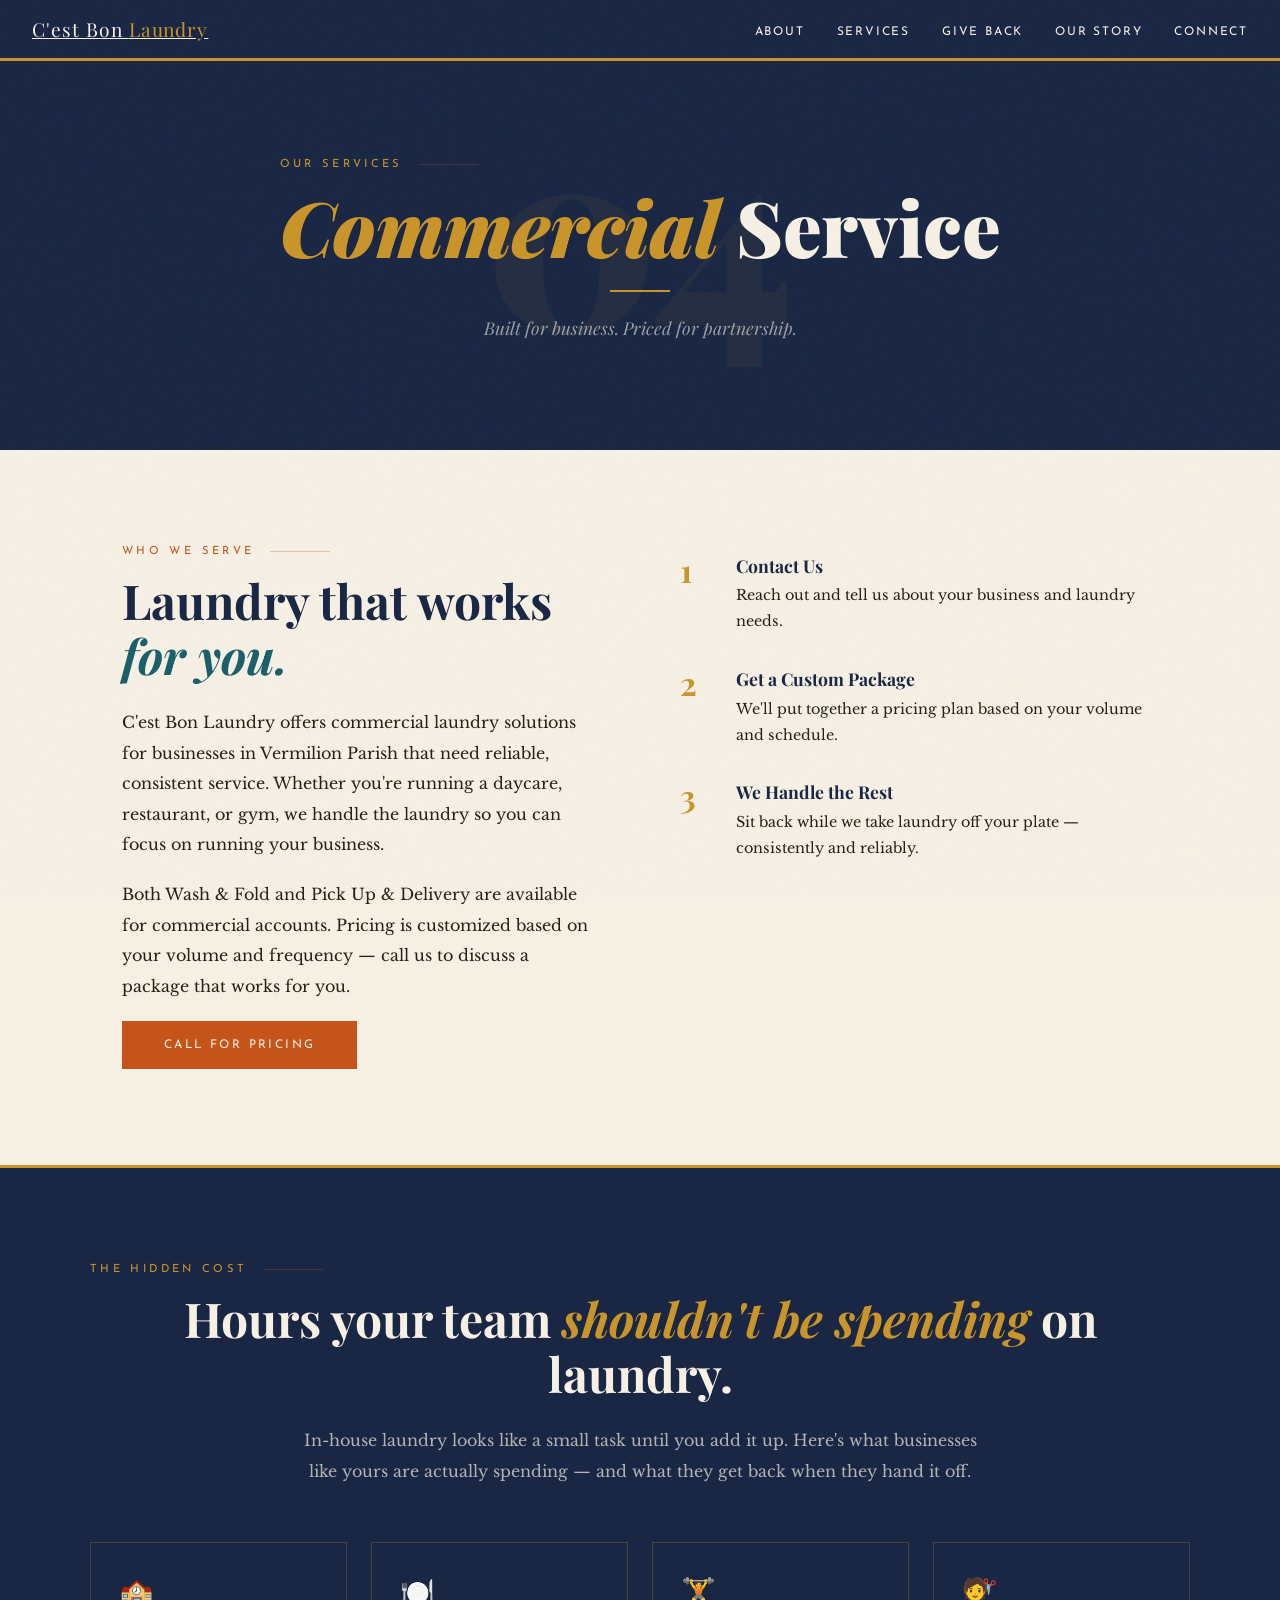
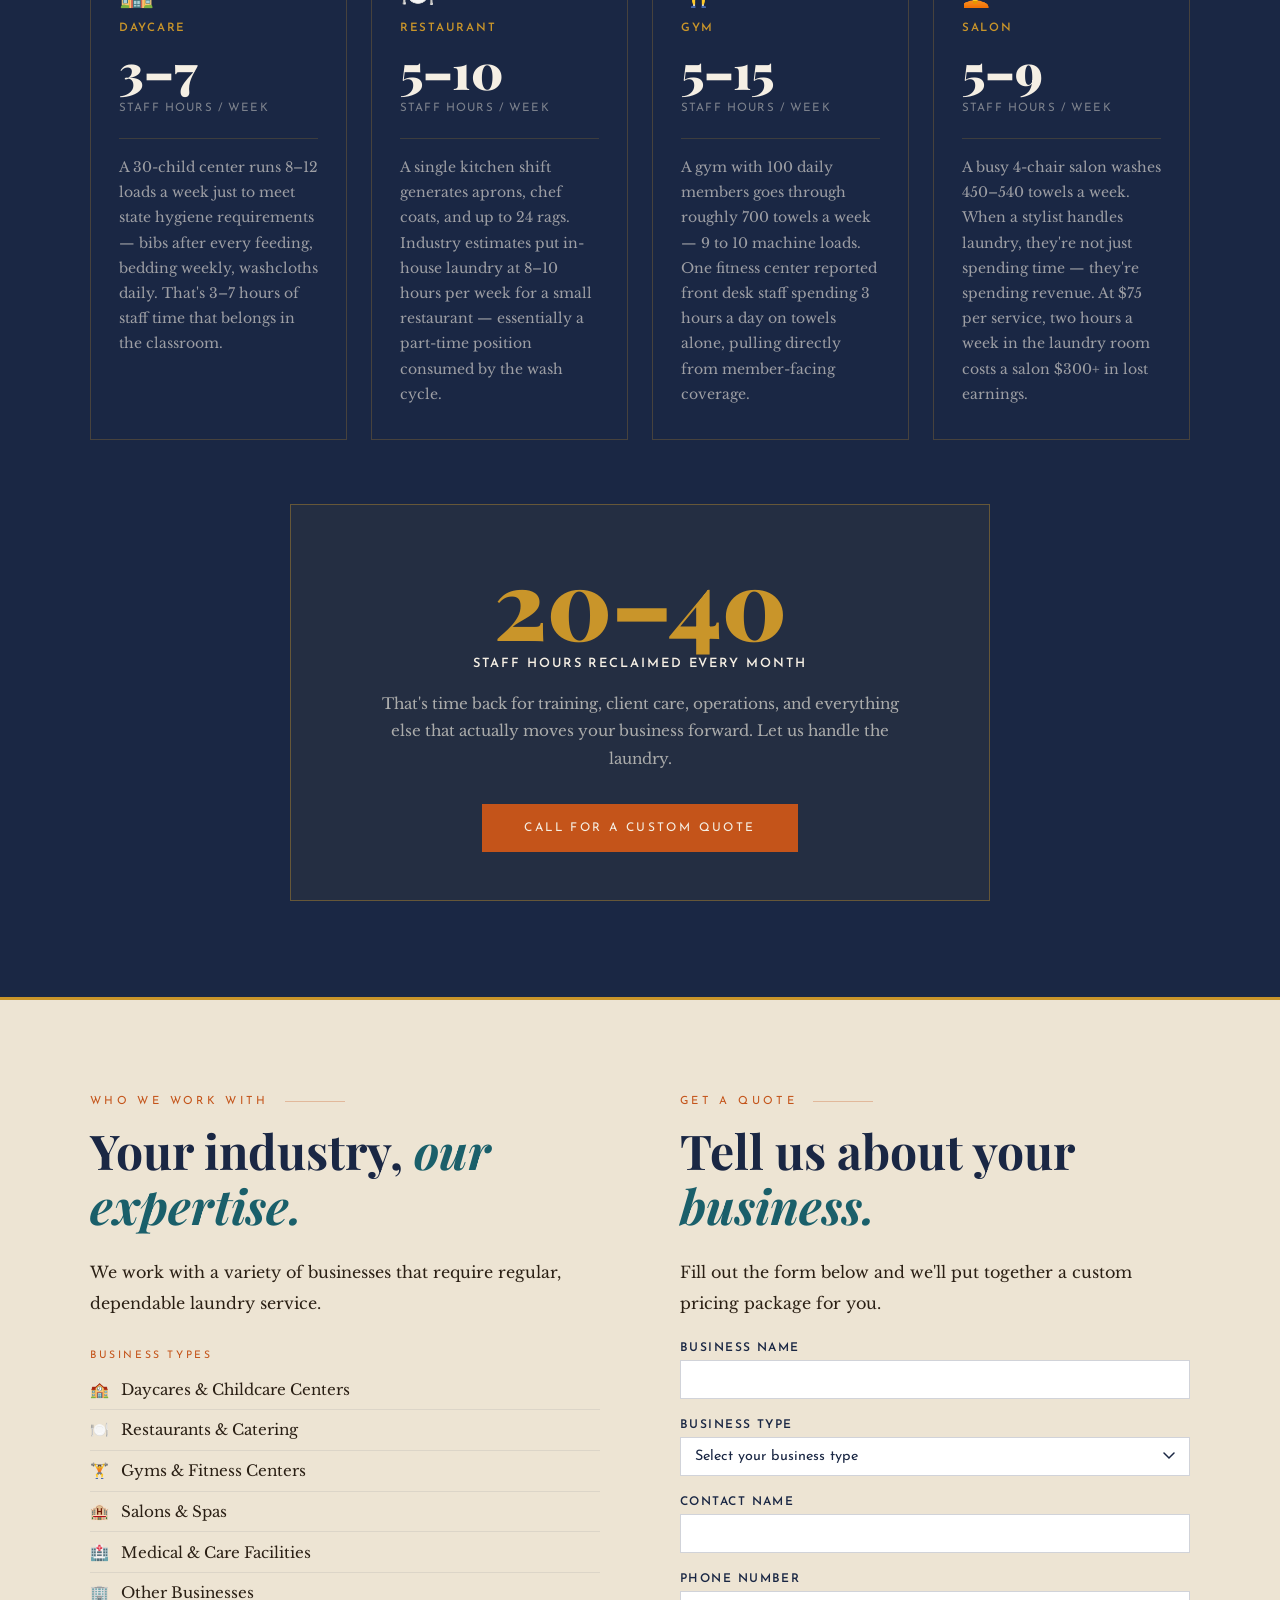
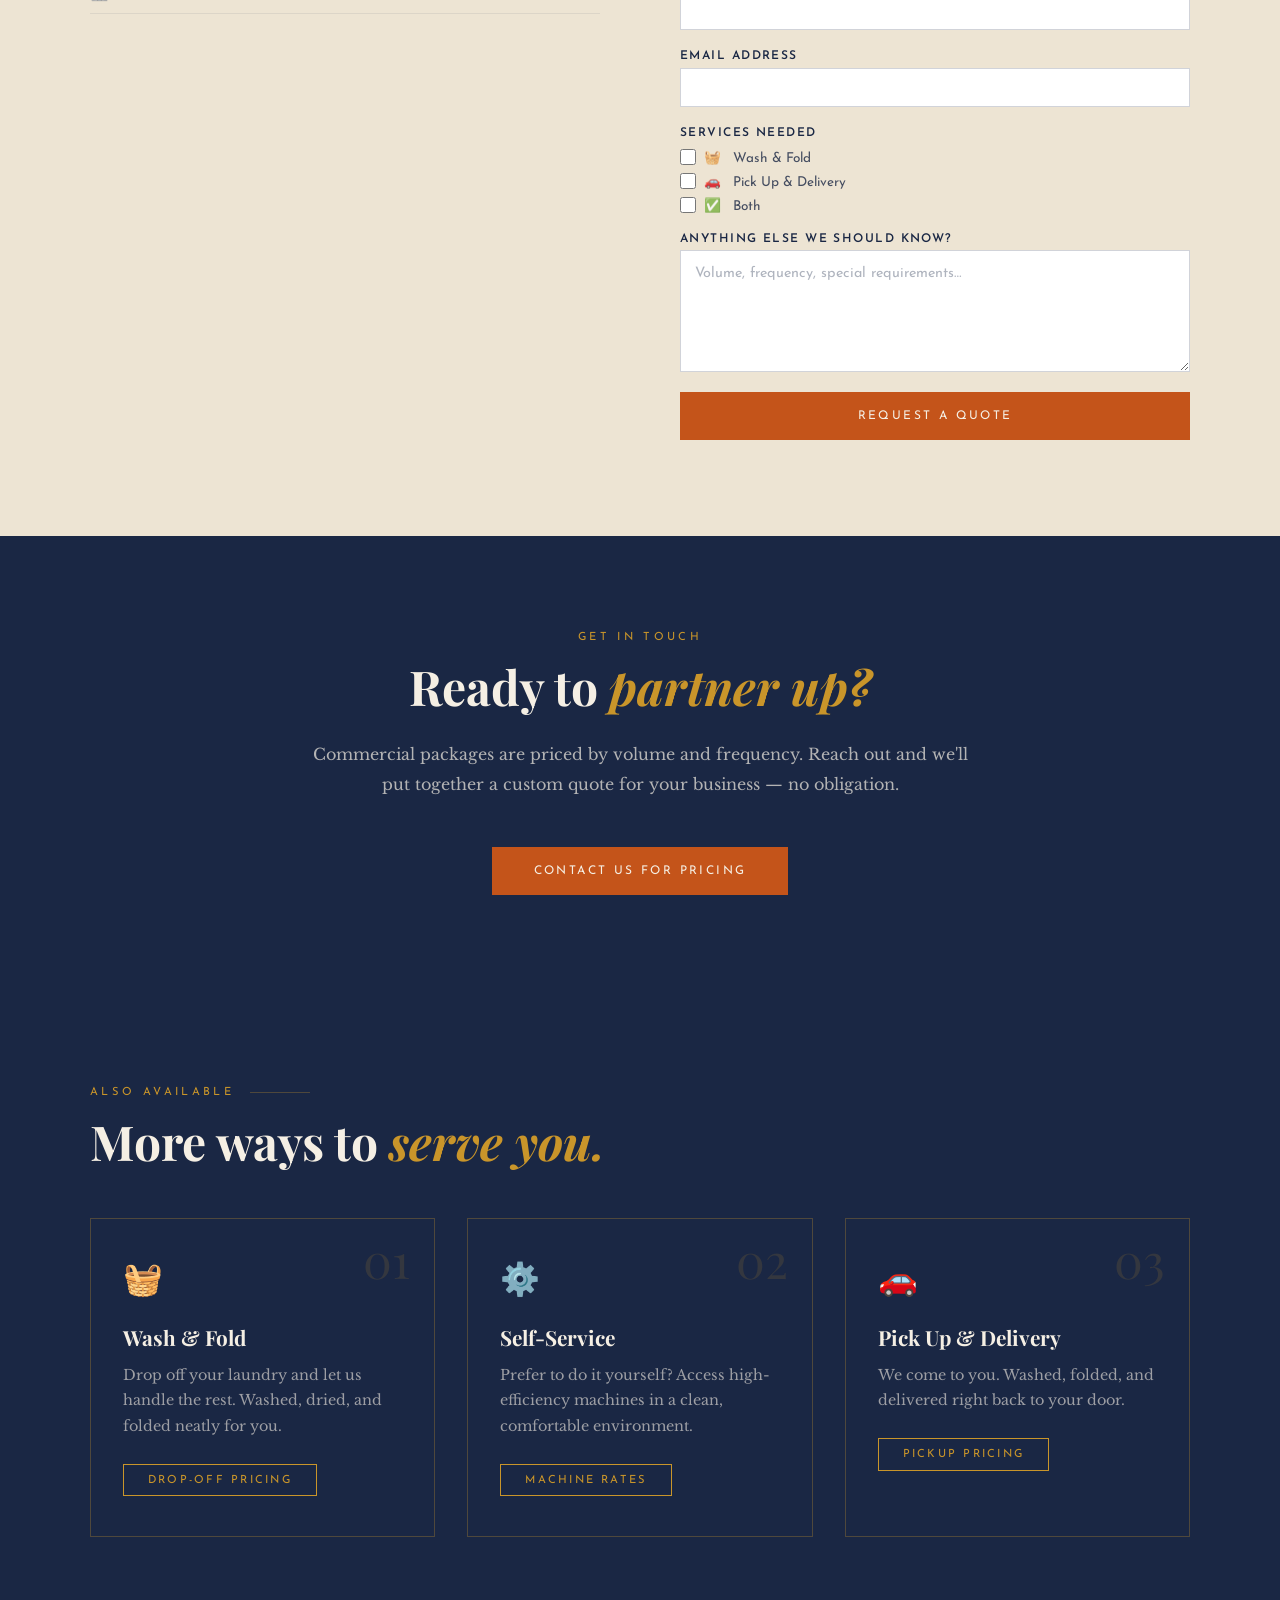
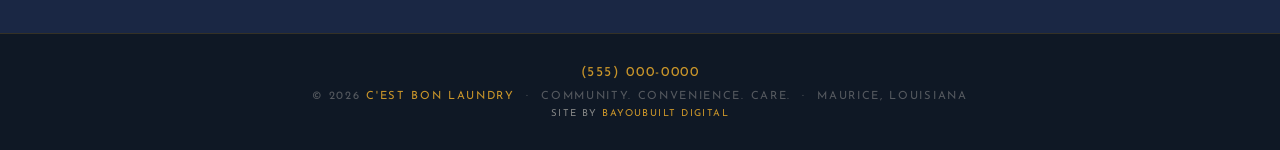
==== commercial.html @ 0d9824fa "Additions: gift cards, seo, layout, forms" ====
<!DOCTYPE html>

<html lang="en">
<head>
  <meta charset="UTF-8" />
  <meta name="viewport" content="width=device-width, initial-scale=1.0" />
  <title>Commercial Laundry Service in Maurice, LA | C'est Bon Laundry</title>
  <meta name="description" content="Commercial laundry solutions for daycares, restaurants, gyms, and salons in Vermilion Parish. Wash &amp; fold and pick up &amp; delivery available. Call C'est Bon Laundry for pricing." />
  <meta name="keywords" content="commercial laundry service Maurice LA, business laundry Vermilion Parish, restaurant laundry pickup Maurice, daycare laundry service Louisiana" />
  <meta name="robots" content="index, follow" />
  <meta property="og:type" content="website" />
  <meta property="og:site_name" content="C'est Bon Laundry" />
  <meta property="og:title" content="Commercial Laundry Service | C'est Bon Laundry — Maurice, LA" />
  <meta property="og:description" content="Commercial laundry for daycares, restaurants, gyms, and salons in Vermilion Parish. Wash &amp; fold and pick up &amp; delivery available." />
  <meta name="twitter:card" content="summary" />
  <meta name="twitter:title" content="Commercial Laundry | C'est Bon Laundry — Maurice, LA" />
  <meta name="twitter:description" content="Commercial laundry solutions for Vermilion Parish businesses. Pick up &amp; delivery and wash &amp; fold available." />
  <script type="application/ld+json">
  {"@context":"https://schema.org","@type":"Service","name":"Commercial Laundry Service","serviceType":"Commercial Laundry","description":"Laundry solutions for businesses including daycares, restaurants, gyms, and salons in Vermilion Parish, Louisiana.","provider":{"@type":"LocalBusiness","name":"C'est Bon Laundry","address":{"@type":"PostalAddress","addressLocality":"Maurice","addressRegion":"LA","addressCountry":"US"}},"areaServed":"Vermilion Parish, Louisiana"}
  </script>
  <link href="https://fonts.googleapis.com/css2?family=Playfair+Display:ital,wght@0,400;0,700;0,900;1,400&family=Libre+Baskerville:ital,wght@0,400;0,700;1,400&family=Josefin+Sans:wght@300;400;600&display=swap" rel="stylesheet" />
  <link rel="stylesheet" href="style.css" />
</head>
<body>

  <!-- NAV -->
  <nav>
    <a href="index.html" class="nav-logo">C'est Bon <span>Laundry</span></a>
    <button class="nav-toggle" aria-label="Toggle navigation" aria-expanded="false">
      <span></span><span></span><span></span>
    </button>
    <ul class="nav-links">
      <li><a href="index.html#about">About</a></li>
      <li><a href="index.html#services">Services</a></li>
      <li><a href="index.html#giving">Give Back</a></li>
      <li><a href="index.html#story">Our Story</a></li>
      <li><a href="index.html#connect">Connect</a></li>
    </ul>
  </nav>

  <!-- PAGE HERO -->
  <div class="page-hero">
    <div class="service-number-bg">04</div>
    <div class="page-hero-inner">
      <div class="section-label" style="color: var(--gold);">Our Services</div>
      <h1 class="page-hero-title"><em>Commercial</em> Service</h1>
      <div class="hero-divider"></div>
      <p class="page-hero-sub">Built for business. Priced for partnership.</p>
    </div>
  </div>

  <!-- CONTENT -->
  <section class="service-page-section">
    <div class="service-page-wrapper">
      <div>
        <div class="section-label">Who We Serve</div>
        <h2 class="section-title">Laundry that works <em>for you.</em></h2>
        <p class="section-text">
          C'est Bon Laundry offers commercial laundry solutions for businesses in Vermilion Parish that need reliable, consistent service. Whether you're running a daycare, restaurant, or gym, we handle the laundry so you can focus on running your business.
        </p>
        <br />
        <p class="section-text">
          Both Wash &amp; Fold and Pick Up &amp; Delivery are available for commercial accounts. Pricing is customized based on your volume and frequency — call us to discuss a package that works for you.
        </p>
        <br />
        <a href="index.html#connect" class="btn">Call for Pricing</a>
      </div>
      <div>
        <div class="service-page-steps">
          <div class="service-step">
            <div class="service-step-num">1</div>
            <div>
              <h4>Contact Us</h4>
              <p>Reach out and tell us about your business and laundry needs.</p>
            </div>
          </div>
          <div class="service-step">
            <div class="service-step-num">2</div>
            <div>
              <h4>Get a Custom Package</h4>
              <p>We'll put together a pricing plan based on your volume and schedule.</p>
            </div>
          </div>
          <div class="service-step">
            <div class="service-step-num">3</div>
            <div>
              <h4>We Handle the Rest</h4>
              <p>Sit back while we take laundry off your plate — consistently and reliably.</p>
            </div>
          </div>
        </div>
      </div>
    </div>
  </section>

  <!-- TIME SAVINGS -->
  <div class="time-savings-bg">
    <div class="time-savings-inner">

      <div class="section-label" style="color: var(--gold);">The Hidden Cost</div>
      <h2 class="section-title" style="color: var(--cream);">Hours your team <em style="color: var(--gold);">shouldn't be spending</em> on laundry.</h2>
      <p class="section-text" style="color: rgba(245,239,228,0.7); max-width: 680px; margin: 0 auto 3.5rem;">
        In-house laundry looks like a small task until you add it up. Here's what businesses like yours are actually spending — and what they get back when they hand it off.
      </p>

      <div class="time-grid">

        <div class="time-card">
          <div class="time-icon">🏫</div>
          <div class="time-business">Daycare</div>
          <div class="time-hrs">3–7</div>
          <div class="time-unit">staff hours / week</div>
          <p class="time-detail">A 30-child center runs 8–12 loads a week just to meet state hygiene requirements — bibs after every feeding, bedding weekly, washcloths daily. That's 3–7 hours of staff time that belongs in the classroom.</p>
        </div>

        <div class="time-card">
          <div class="time-icon">🍽️</div>
          <div class="time-business">Restaurant</div>
          <div class="time-hrs">5–10</div>
          <div class="time-unit">staff hours / week</div>
          <p class="time-detail">A single kitchen shift generates aprons, chef coats, and up to 24 rags. Industry estimates put in-house laundry at 8–10 hours per week for a small restaurant — essentially a part-time position consumed by the wash cycle.</p>
        </div>

        <div class="time-card">
          <div class="time-icon">🏋️</div>
          <div class="time-business">Gym</div>
          <div class="time-hrs">5–15</div>
          <div class="time-unit">staff hours / week</div>
          <p class="time-detail">A gym with 100 daily members goes through roughly 700 towels a week — 9 to 10 machine loads. One fitness center reported front desk staff spending 3 hours a day on towels alone, pulling directly from member-facing coverage.</p>
        </div>

        <div class="time-card">
          <div class="time-icon">💇</div>
          <div class="time-business">Salon</div>
          <div class="time-hrs">5–9</div>
          <div class="time-unit">staff hours / week</div>
          <p class="time-detail">A busy 4-chair salon washes 450–540 towels a week. When a stylist handles laundry, they're not just spending time — they're spending revenue. At $75 per service, two hours a week in the laundry room costs a salon $300+ in lost earnings.</p>
        </div>

      </div>

      <div class="time-callout">
        <div class="time-callout-number">20–40</div>
        <div class="time-callout-label">staff hours reclaimed every month</div>
        <p class="time-callout-sub">That's time back for training, client care, operations, and everything else that actually moves your business forward. Let us handle the laundry.</p>
        <a href="index.html#connect" class="btn" style="margin-top: 2rem; display: inline-block;">Call for a Custom Quote</a>
      </div>

    </div>
  </div>

  <!-- BUSINESS TYPES -->
  <div class="rates-bg">
    <div class="rates-inner">

      <div class="rates-col">
        <div class="section-label">Who We Work With</div>
        <h2 class="section-title">Your industry, <em>our expertise.</em></h2>
        <p class="section-text">We work with a variety of businesses that require regular, dependable laundry service.</p>
        <div class="rates-table">
          <div class="rates-category">Business Types</div>
          <div class="rate-row"><span class="rate-name">🏫 &nbsp; Daycares &amp; Childcare Centers</span></div>
          <div class="rate-row"><span class="rate-name">🍽️ &nbsp; Restaurants &amp; Catering</span></div>
          <div class="rate-row"><span class="rate-name">🏋️ &nbsp; Gyms &amp; Fitness Centers</span></div>
          <div class="rate-row"><span class="rate-name">🏨 &nbsp; Salons &amp; Spas</span></div>
          <div class="rate-row"><span class="rate-name">🏥 &nbsp; Medical &amp; Care Facilities</span></div>
          <div class="rate-row"><span class="rate-name">🏢 &nbsp; Other Businesses</span></div>
        </div>
      </div>

      <div class="rates-col">
        <div class="section-label">Get a Quote</div>
        <h2 class="section-title">Tell us about your <em>business.</em></h2>
        <p class="section-text">Fill out the form below and we'll put together a custom pricing package for you.</p>

        <form class="comm-form" data-form-id="YOUR_COMMERCIAL_FORM_ID" onsubmit="handleFormSubmit(event, 'comm-submit-btn', 'Request sent — we\'ll be in touch shortly!')"  >

          <div class="comm-field">
            <label class="comm-label" for="comm-biz-name">Business Name</label>
            <input class="comm-input" type="text" id="comm-biz-name" name="business_name" required />
          </div>

          <div class="comm-field">
            <label class="comm-label" for="comm-biz-type">Business Type</label>
            <select class="comm-input comm-select" id="comm-biz-type" name="business_type" required>
              <option value="" disabled selected>Select your business type</option>
              <option value="Daycare / Childcare Center">Daycare / Childcare Center</option>
              <option value="Restaurant / Catering">Restaurant / Catering</option>
              <option value="Gym / Fitness Center">Gym / Fitness Center</option>
              <option value="Salon / Spa">Salon / Spa</option>
              <option value="Medical / Care Facility">Medical / Care Facility</option>
              <option value="Other">Other</option>
            </select>
          </div>

          <div class="comm-field">
            <label class="comm-label" for="comm-contact">Contact Name</label>
            <input class="comm-input" type="text" id="comm-contact" name="contact_name" required />
          </div>

          <div class="comm-field">
            <label class="comm-label" for="comm-phone">Phone Number</label>
            <input class="comm-input" type="tel" id="comm-phone" name="phone" required />
          </div>

          <div class="comm-field">
            <label class="comm-label" for="comm-email">Email Address</label>
            <input class="comm-input" type="email" id="comm-email" name="email" required />
          </div>

          <div class="comm-field">
            <span class="comm-label">Services Needed</span>
            <div class="comm-check-group">
              <label class="comm-check-label"><input type="checkbox" name="service" value="Wash &amp; Fold" /> 🧺 &nbsp; Wash &amp; Fold</label>
              <label class="comm-check-label"><input type="checkbox" name="service" value="Pick Up &amp; Delivery" /> 🚗 &nbsp; Pick Up &amp; Delivery</label>
              <label class="comm-check-label"><input type="checkbox" name="service" value="Both" /> ✅ &nbsp; Both</label>
            </div>
          </div>

          <div class="comm-field">
            <label class="comm-label" for="comm-notes">Anything else we should know?</label>
            <textarea class="comm-input comm-textarea" id="comm-notes" name="notes" rows="4" placeholder="Volume, frequency, special requirements…"></textarea>
          </div>

          <button type="submit" id="comm-submit-btn" class="btn">Request a Quote</button>

        </form>
      </div>

    </div>
  </div>

  <!-- CTA -->
  <div class="connect-bg">
    <div class="connect-inner">
      <div class="section-label">Get in Touch</div>
      <h2 class="section-title">Ready to <em style="color: var(--gold);">partner up?</em></h2>
      <p class="section-text">
        Commercial packages are priced by volume and frequency. Reach out and we'll put together a custom quote for your business — no obligation.
      </p>
      <div class="connect-btns">
        <a href="index.html#connect" class="btn">Contact Us for Pricing</a>
      </div>
    </div>
  </div>

  <!-- OTHER SERVICES -->
  <div class="services-bg">
    <div class="services-inner">
      <div class="section-label">Also Available</div>
      <h2 class="section-title" style="color: var(--cream);">More ways to <em style="color: var(--gold);">serve you.</em></h2>
      <div class="services-grid">
        <div class="service-card">
          <div class="service-number">01</div>
          <div class="service-icon">🧺</div>
          <h3 class="service-title">Wash & Fold</h3>
          <p class="service-desc">Drop off your laundry and let us handle the rest. Washed, dried, and folded neatly for you.</p>
          <a href="wash-and-fold.html" class="service-btn">Drop-Off Pricing</a>
        </div>
        <div class="service-card">
          <div class="service-number">02</div>
          <div class="service-icon">⚙️</div>
          <h3 class="service-title">Self-Service</h3>
          <p class="service-desc">Prefer to do it yourself? Access high-efficiency machines in a clean, comfortable environment.</p>
          <a href="self-service.html" class="service-btn">Machine Rates</a>
        </div>
        <div class="service-card">
          <div class="service-number">03</div>
          <div class="service-icon">🚗</div>
          <h3 class="service-title">Pick Up & Delivery</h3>
          <p class="service-desc">We come to you. Washed, folded, and delivered right back to your door.</p>
          <a href="pick-up-and-delivery.html" class="service-btn">Pickup Pricing</a>
        </div>
      </div>
    </div>
  </div>

  <!-- FOOTER -->
  <footer>
    <p class="footer-phone"><a href="tel:5550000000">(555) 000-0000</a></p>
    <p>© 2026 <span>C'est Bon Laundry</span> &nbsp;·&nbsp; Community. Convenience. Care. &nbsp;·&nbsp; Maurice, Louisiana</p>
    <p class="footer-credit">Site by <a href="mailto:hello@bayoubuiltdigital.com">BayouBuilt Digital</a></p>
  </footer>

  <script src="main.js"></script>
</body>
</html>
---- style.css ----
:root {
    --teal: #1a5f6a;
    --rust: #c4541a;
    --gold: #c9952a;
    --navy: #1a2744;
    --navy-deep: #0f1825;
    --cream: #f5efe4;
    --cream-dark: #ede4d3;
    --text: #2a1f14;
    --text-warm: var(--text-warm);
}

* { margin: 0; padding: 0; box-sizing: border-box; }

html { scroll-behavior: smooth; }

body {
    background-color: var(--cream);
    color: var(--text);
    font-family: 'Libre Baskerville', serif;
    overflow-x: hidden;
}

/* NOISE TEXTURE OVERLAY */
body::before {
    content: '';
    position: fixed;
    inset: 0;
    background-image: url("data:image/svg+xml,%3Csvg viewBox='0 0 256 256' xmlns='http://www.w3.org/2000/svg'%3E%3Cfilter id='noise'%3E%3CfeTurbulence type='fractalNoise' baseFrequency='0.9' numOctaves='4' stitchTiles='stitch'/%3E%3C/filter%3E%3Crect width='100%25' height='100%25' filter='url(%23noise)' opacity='0.04'/%3E%3C/svg%3E");
    pointer-events: none;
    z-index: 1000;
    opacity: 0.4;
}

/* NAV */
nav {
    position: fixed;
    top: 0;
    width: 100%;
    background: var(--navy);
    padding: 1rem 2rem;
    display: flex;
    justify-content: space-between;
    align-items: center;
    z-index: 100;
    border-bottom: 3px solid var(--gold);
}

.nav-logo {
    font-family: 'Playfair Display', serif;
    font-size: 1.2rem;
    color: var(--cream);
    letter-spacing: 0.05em;
}

.nav-logo span {
    color: var(--gold);
}

.nav-links {
    display: flex;
    gap: 2rem;
    list-style: none;
}

.nav-links a {
    font-family: 'Josefin Sans', sans-serif;
    font-size: 0.75rem;
    letter-spacing: 0.15em;
    text-transform: uppercase;
    color: var(--cream);
    text-decoration: none;
    transition: color 0.3s;
}

.nav-links a:hover { color: var(--gold); }

/* HERO */
.hero {
    min-height: 100vh;
    background: var(--navy);
    display: flex;
    flex-direction: column;
    align-items: center;
    justify-content: center;
    text-align: center;
    padding: 8rem 2rem 4rem;
    position: relative;
    overflow: hidden;
}

.hero::before {
    content: '';
    position: absolute;
    inset: 0;
    background: radial-gradient(ellipse at 30% 50%, rgba(26,95,106,0.3) 0%, transparent 60%),
    radial-gradient(ellipse at 70% 50%, rgba(196,84,26,0.2) 0%, transparent 60%);
}

.hero-badge {
    font-family: 'Josefin Sans', sans-serif;
    font-size: 0.7rem;
    letter-spacing: 0.3em;
    text-transform: uppercase;
    color: var(--gold);
    border: 1px solid var(--gold);
    padding: 0.4rem 1.2rem;
    margin-bottom: 2rem;
    animation: fadeUp 0.8s ease forwards;
    opacity: 0;
}

.hero h1 {
    font-family: 'Playfair Display', serif;
    font-size: clamp(3rem, 8vw, 7rem);
    font-weight: 900;
    color: var(--cream);
    line-height: 0.95;
    margin-bottom: 1rem;
    animation: fadeUp 0.8s ease 0.2s forwards;
    opacity: 0;
}

.hero h1 span {
    color: var(--gold);
    font-style: italic;
}

.hero-sub {
    font-family: 'Playfair Display', serif;
    font-style: italic;
    font-size: clamp(1rem, 2vw, 1.4rem);
    color: rgba(245,239,228,0.7);
    margin-bottom: 2.5rem;
    animation: fadeUp 0.8s ease 0.4s forwards;
    opacity: 0;
}

.hero-tagline {
    font-family: 'Josefin Sans', sans-serif;
    font-size: 0.85rem;
    letter-spacing: 0.25em;
    text-transform: uppercase;
    color: var(--rust);
    animation: fadeUp 0.8s ease 0.6s forwards;
    opacity: 0;
}

.hero-divider {
    width: 60px;
    height: 2px;
    background: var(--gold);
    margin: 1.5rem auto;
    animation: fadeUp 0.8s ease 0.5s forwards;
    opacity: 0;
}

.scroll-indicator {
    position: absolute;
    bottom: 2rem;
    left: 50%;
    transform: translateX(-50%);
    display: flex;
    flex-direction: column;
    align-items: center;
    gap: 0.5rem;
    animation: fadeUp 0.8s ease 1s forwards;
    opacity: 0;
}

.scroll-indicator span {
    font-family: 'Josefin Sans', sans-serif;
    font-size: 0.65rem;
    letter-spacing: 0.2em;
    text-transform: uppercase;
    color: rgba(245,239,228,0.4);
}

.scroll-line {
    width: 1px;
    height: 40px;
    background: linear-gradient(to bottom, var(--gold), transparent);
    animation: scrollPulse 2s ease infinite;
}

/* COMING SOON BANNER */
.coming-soon {
    background: var(--rust);
    padding: 0.75rem;
    text-align: center;
}

.coming-soon p {
    font-family: 'Josefin Sans', sans-serif;
    font-size: 0.75rem;
    letter-spacing: 0.2em;
    text-transform: uppercase;
    color: var(--cream);
}

.coming-soon-link {
    color: var(--cream);
    text-decoration: underline;
    text-decoration-color: rgba(245,239,228,0.45);
    text-underline-offset: 3px;
    transition: opacity 0.2s;
}

.coming-soon-link:hover { opacity: 0.75; }

/* SECTIONS */
section {
    padding: 6rem 2rem;
    max-width: 1100px;
    margin: 0 auto;
}

.section-label {
    font-family: 'Josefin Sans', sans-serif;
    font-size: 0.7rem;
    letter-spacing: 0.3em;
    text-transform: uppercase;
    color: var(--rust);
    margin-bottom: 1rem;
    display: flex;
    align-items: center;
    gap: 1rem;
}

.section-label::after {
    content: '';
    flex: 1;
    height: 1px;
    background: var(--rust);
    opacity: 0.3;
    max-width: 60px;
}

.section-title {
    font-family: 'Playfair Display', serif;
    font-size: clamp(2rem, 4vw, 3rem);
    font-weight: 700;
    color: var(--navy);
    margin-bottom: 1.5rem;
    line-height: 1.15;
}

.section-title em {
    color: var(--teal);
    font-style: italic;
}

.section-text {
    font-size: 1rem;
    line-height: 1.9;
    color: var(--text-warm);
    max-width: 680px;
}

/* ABOUT */
.about-wrapper {
    display: grid;
    grid-template-columns: 1fr 1fr;
    gap: 5rem;
    align-items: center;
}

.about-visual {
    position: relative;
}

.about-box {
    background: var(--navy);
    padding: 3rem;
    position: relative;
}

.about-box::before {
    content: '';
    position: absolute;
    top: -10px;
    left: -10px;
    right: 10px;
    bottom: 10px;
    border: 2px solid var(--gold);
    pointer-events: none;
}

.about-box-quote {
    font-family: 'Playfair Display', serif;
    font-style: italic;
    font-size: 1.3rem;
    color: var(--cream);
    line-height: 1.6;
    margin-bottom: 1.5rem;
}

.about-box-attr {
    font-family: 'Josefin Sans', sans-serif;
    font-size: 0.7rem;
    letter-spacing: 0.2em;
    text-transform: uppercase;
    color: var(--gold);
}

/* SERVICES */
.services-bg {
    background: var(--navy);
    padding: 6rem 2rem;
}

.services-inner {
    max-width: 1100px;
    margin: 0 auto;
}

.services-inner .section-label { color: var(--gold); }
.services-inner .section-label::after { background: var(--gold); }
.services-inner .section-title { color: var(--cream); }

.services-grid {
    display: grid;
    grid-template-columns: repeat(auto-fit, minmax(230px, 1fr));
    gap: 2rem;
    margin-top: 3rem;
}

.service-card {
    border: 1px solid rgba(201,149,42,0.3);
    padding: 2.5rem 2rem;
    position: relative;
    transition: border-color 0.3s, transform 0.3s;
}

.service-card:hover {
    border-color: var(--gold);
    transform: translateY(-4px);
}

.service-number {
    font-family: 'Playfair Display', serif;
    font-size: 3rem;
    color: rgba(201,149,42,0.15);
    position: absolute;
    top: 1rem;
    right: 1.5rem;
    line-height: 1;
}

.service-icon {
    font-size: 2rem;
    margin-bottom: 1.5rem;
}

.service-title {
    font-family: 'Playfair Display', serif;
    font-size: 1.3rem;
    color: var(--cream);
    margin-bottom: 0.75rem;
}

.service-desc {
    font-size: 0.9rem;
    line-height: 1.8;
    color: rgba(245,239,228,0.6);
    margin-bottom: 1.5rem;
}

.service-btn {
    display: inline-block;
    font-family: 'Josefin Sans', sans-serif;
    font-size: 0.7rem;
    letter-spacing: 0.2em;
    text-transform: uppercase;
    padding: 0.6rem 1.5rem;
    border: 1px solid var(--gold);
    color: var(--gold);
    text-decoration: none;
    transition: background 0.3s, color 0.3s;
}

.service-btn:hover {
    background: var(--gold);
    color: var(--navy);
}

/* SERVICE PAGES */
.page-hero {
    min-height: 50vh;
    background: var(--navy);
    display: flex;
    align-items: center;
    justify-content: center;
    text-align: center;
    padding: 8rem 2rem 5rem;
    position: relative;
    overflow: hidden;
}

.service-number-bg {
    font-family: 'Playfair Display', serif;
    font-size: clamp(8rem, 20vw, 16rem);
    font-weight: 900;
    color: rgba(201,149,42,0.06);
    position: absolute;
    top: 50%;
    left: 50%;
    transform: translate(-50%, -50%);
    line-height: 1;
    pointer-events: none;
    user-select: none;
}

.page-hero-inner {
    position: relative;
    z-index: 1;
}

.page-hero-title {
    font-family: 'Playfair Display', serif;
    font-size: clamp(2.5rem, 6vw, 5rem);
    font-weight: 900;
    color: var(--cream);
    line-height: 1.05;
    margin-bottom: 1rem;
}

.page-hero-title em {
    color: var(--gold);
    font-style: italic;
}

.page-hero-sub {
    font-family: 'Playfair Display', serif;
    font-style: italic;
    font-size: 1.1rem;
    color: rgba(245,239,228,0.6);
    margin-top: 0.5rem;
}

.service-page-section {
    padding: 6rem 2rem;
    max-width: 1100px;
    margin: 0 auto;
}

.service-page-wrapper {
    display: grid;
    grid-template-columns: 1fr 1fr;
    gap: 5rem;
    align-items: start;
}

.service-page-steps {
    display: flex;
    flex-direction: column;
    gap: 2rem;
    padding-top: 0.5rem;
}

.service-step {
    display: flex;
    gap: 1.5rem;
    align-items: flex-start;
}

.service-step-num {
    font-family: 'Playfair Display', serif;
    font-size: 2rem;
    font-weight: 700;
    color: var(--gold);
    line-height: 1;
    min-width: 2rem;
}

.service-step h4 {
    font-family: 'Playfair Display', serif;
    font-size: 1.1rem;
    color: var(--navy);
    margin-bottom: 0.4rem;
}

.service-step p {
    font-size: 0.9rem;
    line-height: 1.8;
    color: var(--text-warm);
}

@media (max-width: 768px) {
    .service-page-wrapper { grid-template-columns: 1fr; gap: 3rem; }
}

/* PAYMENT / SUBSCRIBE */
.payment-bg {
    background: var(--cream);
    padding: 6rem 2rem;
    text-align: center;
    border-top: 3px solid var(--gold);
}

.payment-inner {
    max-width: 780px;
    margin: 0 auto;
}

.payment-methods {
    display: flex;
    justify-content: center;
    align-items: center;
    gap: 0.85rem;
    flex-wrap: wrap;
    margin: 2.5rem 0 3rem;
}

.payment-badge {
    display: inline-flex;
    align-items: center;
    gap: 0.45rem;
    padding: 0.55rem 1.3rem;
    font-family: 'Josefin Sans', sans-serif;
    font-size: 0.75rem;
    font-weight: 600;
    letter-spacing: 0.1em;
    text-transform: uppercase;
}

.payment-badge-sq {
    background: #006aff;
    color: #fff;
}

.pay-icon-sq {
    font-size: 0.65rem;
    opacity: 0.85;
}

.payment-badge-apple {
    background: #000;
    color: #fff;
}

.payment-badge-google {
    background: #fff;
    color: #3c4043;
    border: 1px solid #dadce0;
}

.pay-g {
    font-size: 1rem;
    font-weight: 700;
    background: linear-gradient(180deg, #4285F4 0%, #34A853 40%, #FBBC04 70%, #EA4335 100%);
    -webkit-background-clip: text;
    -webkit-text-fill-color: transparent;
    background-clip: text;
    line-height: 1;
}

.square-payment-wrap {
    border: 1px solid rgba(26,39,68,0.15);
    padding: 3.5rem 2rem;
    background: #fff;
}

.payment-placeholder-note {
    font-family: 'Josefin Sans', sans-serif;
    font-size: 0.8rem;
    font-weight: 600;
    letter-spacing: 0.12em;
    text-transform: uppercase;
    color: var(--navy);
    margin-bottom: 0.75rem;
}

.payment-placeholder-sub {
    font-size: 0.95rem;
    color: rgba(26,39,68,0.55);
    line-height: 1.7;
}

.payment-contact-btn {
    margin-top: 2rem;
}

.notify-form {
    display: flex;
    gap: 0.75rem;
    flex-wrap: wrap;
    justify-content: center;
    margin-top: 1.75rem;
}

.notify-input {
    font-family: 'Josefin Sans', sans-serif;
    font-size: 0.8rem;
    letter-spacing: 0.08em;
    padding: 0.9rem 1.25rem;
    background: rgba(255,255,255,0.07);
    border: 1px solid rgba(201,149,42,0.35);
    color: var(--cream);
    outline: none;
    width: 260px;
    max-width: 100%;
    transition: border-color 0.3s;
}

.notify-input:focus { border-color: var(--gold); }

.notify-input::placeholder { color: rgba(245,239,228,0.3); }

/* SQUARE SCHEDULE */
.square-schedule-bg {
    background: var(--cream-dark);
    padding: 6rem 2rem;
    border-top: 3px solid var(--gold);
}

.square-schedule-inner {
    max-width: 900px;
    margin: 0 auto;
}

.square-embed-wrap {
    margin-top: 3rem;
    border: 1px solid rgba(26,39,68,0.15);
    overflow: hidden;
}

/* RATES & HOURS */
.rates-bg {
    background: var(--cream-dark);
    padding: 6rem 2rem;
    border-top: 3px solid var(--gold);
}

.rates-inner {
    max-width: 1100px;
    margin: 0 auto;
    display: grid;
    grid-template-columns: 1fr 1fr;
    gap: 5rem;
    align-items: start;
}

.rates-col {
    display: flex;
    flex-direction: column;
    gap: 0;
}

.rates-table {
    margin-top: 2rem;
    display: flex;
    flex-direction: column;
}

.rates-category {
    font-family: 'Josefin Sans', sans-serif;
    font-size: 0.65rem;
    letter-spacing: 0.25em;
    text-transform: uppercase;
    color: var(--rust);
    padding: 1.25rem 0 0.5rem;
    border-top: 1px solid rgba(26,39,68,0.12);
    margin-top: 0.5rem;
}

.rates-category:first-child {
    border-top: none;
    margin-top: 0;
    padding-top: 0;
}

.rate-row {
    display: flex;
    justify-content: space-between;
    align-items: center;
    padding: 0.65rem 0;
    border-bottom: 1px solid rgba(26,39,68,0.08);
}

.rate-name {
    font-size: 0.95rem;
    color: var(--text);
}

.rate-price {
    font-family: 'Playfair Display', serif;
    font-size: 1.1rem;
    font-weight: 700;
    color: var(--teal);
}

.hours-table {
    margin-top: 2rem;
    display: flex;
    flex-direction: column;
    gap: 0;
}

.hours-row {
    display: flex;
    justify-content: space-between;
    align-items: center;
    padding: 0.9rem 0;
    border-bottom: 1px solid rgba(26,39,68,0.08);
}

.hours-row:first-child {
    border-top: 1px solid rgba(26,39,68,0.12);
}

.hours-day {
    font-family: 'Josefin Sans', sans-serif;
    font-size: 0.75rem;
    letter-spacing: 0.1em;
    text-transform: uppercase;
    color: var(--navy);
}

.hours-time-val {
    font-family: 'Playfair Display', serif;
    font-size: 1rem;
    color: var(--teal);
}

.hours-disclaimer {
    font-size: 0.78rem;
    line-height: 1.7;
    color: var(--text-warm);
    opacity: 0.6;
    margin-top: 1.25rem;
}

@media (max-width: 768px) {
    .rates-inner { grid-template-columns: 1fr; gap: 3rem; }
}

/* WASH & FOLD — RATES THREE COL */
.rates-three-col {
    grid-template-columns: 1.3fr 1fr;
}

.rate-note {
    font-size: 0.75rem;
    color: var(--text-warm);
    opacity: 0.55;
    font-family: 'Josefin Sans', sans-serif;
    letter-spacing: 0;
    text-transform: none;
    margin-left: 0.4rem;
}

/* SUBSCRIPTION PLANS */
.subscription-bg {
    background: var(--navy);
    padding: 6rem 2rem;
}

.subscription-inner {
    max-width: 1100px;
    margin: 0 auto;
}

.sub-grid {
    display: grid;
    grid-template-columns: repeat(3, 1fr);
    gap: 2rem;
}

.sub-card {
    border: 1px solid rgba(201,149,42,0.3);
    padding: 2.5rem 2rem;
    display: flex;
    flex-direction: column;
    gap: 1rem;
    position: relative;
    transition: border-color 0.3s;
}

.sub-card:hover {
    border-color: var(--gold);
}

.sub-card-featured {
    border-color: var(--gold);
    background: rgba(201,149,42,0.06);
}

.sub-badge {
    position: absolute;
    top: -1px;
    right: -1px;
    font-family: 'Josefin Sans', sans-serif;
    font-size: 0.6rem;
    letter-spacing: 0.2em;
    text-transform: uppercase;
    background: var(--gold);
    color: var(--navy);
    padding: 0.3rem 0.8rem;
}

.sub-label {
    font-family: 'Josefin Sans', sans-serif;
    font-size: 0.7rem;
    letter-spacing: 0.25em;
    text-transform: uppercase;
    color: var(--gold);
}

.sub-price {
    font-family: 'Playfair Display', serif;
    font-size: 3rem;
    font-weight: 700;
    color: var(--cream);
    line-height: 1;
}

.sub-price span {
    font-size: 1rem;
    color: rgba(245,239,228,0.5);
    font-family: 'Josefin Sans', sans-serif;
}

.sub-savings {
    font-family: 'Josefin Sans', sans-serif;
    font-size: 0.7rem;
    letter-spacing: 0.15em;
    text-transform: uppercase;
    color: var(--rust);
}

.sub-features {
    list-style: none;
    display: flex;
    flex-direction: column;
    gap: 0.6rem;
    margin: 0.5rem 0;
    flex: 1;
}

.sub-features li {
    font-size: 0.88rem;
    color: rgba(245,239,228,0.7);
    line-height: 1.5;
    padding-left: 1rem;
    position: relative;
}

.sub-features li::before {
    content: '—';
    position: absolute;
    left: 0;
    color: var(--gold);
    opacity: 0.6;
}

.sub-btn-featured {
    border-color: var(--gold);
    color: var(--gold);
}

.sub-btn-featured:hover {
    background: var(--gold);
    color: var(--navy);
}

@media (max-width: 768px) {
    .rates-three-col { grid-template-columns: 1fr; }
    .sub-grid { grid-template-columns: 1fr; }
}

/* FRESH START PROGRAM */
.fsp-highlight {
    background: var(--navy);
    padding: 2.5rem;
    position: relative;
}

.fsp-highlight::before {
    content: '';
    position: absolute;
    top: -10px;
    left: -10px;
    right: 10px;
    bottom: 10px;
    border: 2px solid var(--gold);
    pointer-events: none;
}

.fsp-tags {
    display: flex;
    flex-direction: column;
    gap: 1.25rem;
    margin-top: 1.5rem;
}

.fsp-tag-row {
    display: flex;
    flex-direction: column;
    gap: 0.4rem;
    align-items: flex-start;
}

.fsp-tag-row p {
    font-size: 0.85rem;
    line-height: 1.6;
    color: rgba(245,239,228,0.65);
}

.fsp-contest-bg {
    background: var(--navy);
    padding: 6rem 2rem;
    border-top: 3px solid var(--gold);
    text-align: center;
}

.fsp-contest-inner {
    max-width: 800px;
    margin: 0 auto;
}

.fsp-prizes {
    display: flex;
    align-items: center;
    justify-content: center;
    gap: 2rem;
    margin-bottom: 4rem;
}

.fsp-prize-card {
    border: 1px solid rgba(201,149,42,0.3);
    padding: 2rem 2.5rem;
    flex: 1;
    max-width: 220px;
    transition: border-color 0.3s;
}

.fsp-prize-card:hover {
    border-color: var(--gold);
}

.fsp-prize-icon {
    font-size: 2rem;
    margin-bottom: 0.75rem;
}

.fsp-prize-card h3 {
    font-family: 'Playfair Display', serif;
    font-size: 1.1rem;
    color: var(--cream);
    margin-bottom: 0.5rem;
}

.fsp-prize-card p {
    font-size: 0.85rem;
    color: rgba(245,239,228,0.6);
    line-height: 1.6;
}

.fsp-prize-divider {
    font-family: 'Playfair Display', serif;
    font-style: italic;
    font-size: 1.5rem;
    color: var(--gold);
}

.fsp-form-wrap {
    text-align: left;
    margin-top: 1rem;
}

.fsp-inline-form {
    display: flex;
    flex-direction: column;
    gap: 1.75rem;
    text-align: left;
}

.fsp-field {
    display: flex;
    flex-direction: column;
    gap: 0.4rem;
}

.fsp-label {
    font-family: 'Josefin Sans', sans-serif;
    font-size: 0.8rem;
    font-weight: 600;
    letter-spacing: 0.12em;
    text-transform: uppercase;
    color: var(--cream);
}

.fsp-hint {
    font-weight: 400;
    text-transform: none;
    letter-spacing: 0;
    color: rgba(245,239,228,0.5);
    font-size: 0.78rem;
}

.fsp-field-hint {
    font-family: 'Josefin Sans', sans-serif;
    font-size: 0.78rem;
    color: rgba(245,239,228,0.5);
    font-style: italic;
    margin-top: -0.15rem;
}

.fsp-input,
.fsp-textarea {
    background: rgba(255,255,255,0.05);
    border: 1px solid rgba(201,149,42,0.35);
    color: var(--cream);
    font-family: 'Josefin Sans', sans-serif;
    font-size: 0.9rem;
    padding: 0.75rem 1rem;
    outline: none;
    transition: border-color 0.25s, background 0.25s;
    width: 100%;
    box-sizing: border-box;
}

.fsp-input:focus,
.fsp-textarea:focus {
    border-color: var(--gold);
    background: rgba(255,255,255,0.08);
}

.fsp-textarea {
    resize: vertical;
    min-height: 160px;
    line-height: 1.7;
}

.fsp-radio-group {
    display: flex;
    flex-wrap: wrap;
    gap: 0.6rem 1.5rem;
    margin-top: 0.25rem;
}

.fsp-radio-label {
    font-family: 'Josefin Sans', sans-serif;
    font-size: 0.85rem;
    color: rgba(245,239,228,0.8);
    display: flex;
    align-items: center;
    gap: 0.45rem;
    cursor: pointer;
}

.fsp-radio-label input[type="radio"] {
    accent-color: var(--gold);
    width: 1rem;
    height: 1rem;
    cursor: pointer;
}

.fsp-submit-btn {
    align-self: flex-start;
    margin-top: 0.5rem;
}

/* CONTEST RULES */
.rules-list {
    display: flex;
    flex-direction: column;
    gap: 0;
    margin-top: 2rem;
}

.rule-item {
    display: flex;
    gap: 2rem;
    align-items: flex-start;
    padding: 1.75rem 0;
    border-bottom: 1px solid rgba(26,39,68,0.1);
}

.rule-item:first-child {
    border-top: 1px solid rgba(26,39,68,0.1);
}

.rule-num {
    font-family: 'Playfair Display', serif;
    font-size: 1.5rem;
    font-weight: 700;
    color: var(--gold);
    min-width: 2.5rem;
    line-height: 1;
    padding-top: 0.2rem;
}

.rule-text h4 {
    font-family: 'Playfair Display', serif;
    font-size: 1rem;
    color: var(--navy);
    margin-bottom: 0.4rem;
}

.rule-text p {
    font-size: 0.9rem;
    line-height: 1.85;
    color: var(--text-warm);
}

/* GIFT CARDS — HOMEPAGE SECTION */
.gc-bg {
    background: var(--cream-dark);
    padding: 6rem 2rem;
    border-top: 3px solid var(--gold);
    border-bottom: 3px solid var(--gold);
}

.gc-home-wrapper {
    max-width: 1000px;
    margin: 0 auto;
}

.gc-option-grid {
    display: grid;
    grid-template-columns: repeat(auto-fit, minmax(300px, 1fr));
    gap: 3rem;
    margin-top: 3.5rem;
}

.gc-option-card {
    display: flex;
    flex-direction: column;
    gap: 1.5rem;
    transition: transform 0.35s;
}

.gc-option-card:hover {
    transform: translateY(-6px);
}

/* The gift card visual */
.gc-card-visual {
    position: relative;
    aspect-ratio: 1.586 / 1;
    background: linear-gradient(135deg, #0a1628 0%, var(--navy) 45%, #1e3060 100%);
    border: 1px solid rgba(201,149,42,0.55);
    padding: 1.6rem 2rem;
    display: flex;
    flex-direction: column;
    justify-content: space-between;
    overflow: hidden;
    box-shadow: 0 24px 60px rgba(0,0,0,0.28), 0 6px 20px rgba(201,149,42,0.12);
}

.gc-card-visual::before {
    content: '';
    position: absolute;
    top: 0; left: 0; right: 0;
    height: 3px;
    background: var(--gold);
}

.gc-card-visual--physical {
    background: linear-gradient(135deg, #0d1f1a 0%, #1a3830 45%, #0f2a22 100%);
    border-color: rgba(201,149,42,0.5);
}

/* Decorative rings */
.gc-card-deco-ring {
    position: absolute;
    border-radius: 50%;
    border: 1px solid rgba(201,149,42,0.12);
    pointer-events: none;
}

.gc-ring-1 {
    width: 220px;
    height: 220px;
    right: -70px;
    top: -90px;
}

.gc-ring-2 {
    width: 150px;
    height: 150px;
    right: -30px;
    top: -30px;
    border-color: rgba(201,149,42,0.08);
}

.gc-card-top {
    display: flex;
    justify-content: space-between;
    align-items: flex-start;
    position: relative;
    z-index: 1;
}

.gc-card-brand {
    font-family: 'Playfair Display', serif;
    font-style: italic;
    font-size: clamp(0.9rem, 2vw, 1.15rem);
    color: var(--cream);
    letter-spacing: 0.02em;
}

.gc-card-diamond {
    color: var(--gold);
    font-size: 0.9rem;
    opacity: 0.8;
}

.gc-card-mid {
    position: relative;
    z-index: 1;
}

.gc-card-type {
    font-family: 'Playfair Display', serif;
    font-size: clamp(1.4rem, 3.5vw, 2rem);
    font-weight: 700;
    color: var(--cream);
    line-height: 1.1;
}

.gc-card-sub {
    font-family: 'Josefin Sans', sans-serif;
    font-size: 0.65rem;
    letter-spacing: 0.14em;
    text-transform: uppercase;
    color: var(--gold);
    margin-top: 0.4rem;
}

.gc-card-bottom-row {
    display: flex;
    justify-content: space-between;
    align-items: flex-end;
    position: relative;
    z-index: 1;
}

.gc-card-tagline {
    font-family: 'Josefin Sans', sans-serif;
    font-size: 0.58rem;
    letter-spacing: 0.16em;
    text-transform: uppercase;
    color: rgba(245,239,228,0.35);
}

.gc-nfc-icon {
    width: 28px;
    height: 28px;
    color: var(--gold);
    opacity: 0.75;
    flex-shrink: 0;
}

/* Below the card */
.gc-card-body {
    display: flex;
    flex-direction: column;
    gap: 1rem;
}

.gc-option-desc {
    font-size: 0.9rem;
    line-height: 1.8;
    color: rgba(26,39,68,0.65);
}

/* GIFT CARDS — DEDICATED PAGE */
.gc-forms-bg {
    background: var(--navy);
    padding: 6rem 2rem;
    border-top: 3px solid var(--gold);
}

.gc-forms-inner {
    max-width: 1100px;
    margin: 0 auto;
    display: grid;
    grid-template-columns: repeat(auto-fit, minmax(420px, 1fr));
    gap: 3rem;
    align-items: start;
}

.gc-form-card {
    border: 1px solid rgba(201,149,42,0.3);
    padding: 3rem 2.5rem;
    transition: border-color 0.3s;
}

.gc-form-card:hover {
    border-color: var(--gold);
}

.gc-form-header {
    margin-bottom: 2rem;
    padding-bottom: 2rem;
    border-bottom: 1px solid rgba(201,149,42,0.2);
}

.gc-card-visual--sm {
    max-width: 260px;
    padding: 1rem 1.25rem;
    margin-bottom: 1.75rem;
    box-shadow: 0 12px 32px rgba(0,0,0,0.25), 0 4px 12px rgba(201,149,42,0.1);
}

.gc-card-visual--sm .gc-card-brand { font-size: 0.78rem; }
.gc-card-visual--sm .gc-card-type { font-size: 1.1rem; }

.gc-card-visual--sm .gc-ring-1 {
    width: 130px;
    height: 130px;
    right: -40px;
    top: -55px;
}

.gc-card-visual--sm .gc-ring-2 {
    width: 85px;
    height: 85px;
    right: -20px;
    top: -20px;
}

.gc-card-visual--sm .gc-nfc-icon {
    width: 18px;
    height: 18px;
}

.gc-form {
    display: flex;
    flex-direction: column;
    gap: 1.25rem;
}

.gc-field {
    display: flex;
    flex-direction: column;
    gap: 0.35rem;
}

.gc-label {
    font-family: 'Josefin Sans', sans-serif;
    font-size: 0.75rem;
    font-weight: 600;
    letter-spacing: 0.12em;
    text-transform: uppercase;
    color: var(--cream);
}

.gc-optional {
    font-weight: 400;
    text-transform: none;
    letter-spacing: 0;
    color: rgba(245,239,228,0.4);
    font-size: 0.72rem;
}

.gc-input {
    background: rgba(255,255,255,0.05);
    border: 1px solid rgba(201,149,42,0.35);
    color: var(--cream);
    font-family: 'Josefin Sans', sans-serif;
    font-size: 0.9rem;
    padding: 0.75rem 1rem;
    outline: none;
    transition: border-color 0.25s, background 0.25s;
    width: 100%;
    box-sizing: border-box;
}

.gc-input:focus {
    border-color: var(--gold);
    background: rgba(255,255,255,0.08);
}

.gc-input::placeholder {
    color: rgba(245,239,228,0.25);
}

.gc-select {
    appearance: none;
    background-image: url("data:image/svg+xml,%3Csvg xmlns='http://www.w3.org/2000/svg' width='12' height='8' viewBox='0 0 12 8'%3E%3Cpath d='M1 1l5 5 5-5' stroke='%23c9952a' stroke-width='1.5' fill='none' stroke-linecap='round'/%3E%3C/svg%3E");
    background-repeat: no-repeat;
    background-position: right 1rem center;
    cursor: pointer;
}

.gc-select option {
    background: var(--navy);
    color: var(--cream);
}

.gc-textarea {
    resize: vertical;
    min-height: 100px;
    line-height: 1.7;
}

.gc-submit-btn {
    margin-top: 0.5rem;
    align-self: flex-start;
}

@media (max-width: 900px) {
    .gc-forms-inner { grid-template-columns: 1fr; }
}

/* GIVING BACK */
.giving-wrapper {
    display: grid;
    grid-template-columns: 1.2fr 1fr;
    gap: 5rem;
    align-items: start;
}

.giving-highlight {
    background: var(--teal);
    padding: 3rem;
    position: relative;
    margin-top: 3rem;
}

.giving-highlight::after {
    content: '';
    position: absolute;
    bottom: -10px;
    right: -10px;
    left: 10px;
    top: 10px;
    border: 2px solid var(--gold);
    pointer-events: none;
}

.giving-highlight h3 {
    font-family: 'Playfair Display', serif;
    font-size: 1.5rem;
    color: var(--cream);
    margin-bottom: 1rem;
}

.giving-highlight p {
    font-size: 0.95rem;
    line-height: 1.8;
    color: rgba(245,239,228,0.85);
}

.giving-tags {
    display: flex;
    flex-wrap: wrap;
    gap: 0.75rem;
    margin-top: 1.5rem;
}

.giving-tag {
    font-family: 'Josefin Sans', sans-serif;
    font-size: 0.7rem;
    letter-spacing: 0.15em;
    text-transform: uppercase;
    color: var(--gold);
    border: 1px solid var(--gold);
    padding: 0.3rem 0.8rem;
}

/* STORY */
.story-bg {
    background: var(--cream-dark);
    padding: 6rem 2rem;
    border-top: 3px solid var(--gold);
    border-bottom: 3px solid var(--gold);
}

.story-inner {
    max-width: 1100px;
    margin: 0 auto;
    display: grid;
    grid-template-columns: 1fr 1.5fr;
    gap: 5rem;
    align-items: center;
}

.story-left {
    position: relative;
}

.story-stat {
    margin-bottom: 2rem;
}

.story-stat-number {
    font-family: 'Playfair Display', serif;
    font-size: 4rem;
    color: var(--rust);
    line-height: 1;
}

.story-stat-label {
    font-family: 'Josefin Sans', sans-serif;
    font-size: 0.7rem;
    letter-spacing: 0.2em;
    text-transform: uppercase;
    color: var(--navy);
    opacity: 0.6;
}

.story-divider {
    width: 40px;
    height: 3px;
    background: var(--gold);
    margin: 1.5rem 0;
}

/* CONNECT */
.connect-bg {
    background: var(--navy);
    padding: 6rem 2rem;
    text-align: center;
}

.connect-inner {
    max-width: 700px;
    margin: 0 auto;
}

.connect-inner .section-label {
    justify-content: center;
    color: var(--gold);
}

.connect-inner .section-label::after { display: none; }

.connect-inner .section-title {
    color: var(--cream);
}

.connect-inner .section-text {
    color: rgba(245,239,228,0.7);
    margin: 0 auto 3rem;
    text-align: center;
}

.connect-details {
    display: flex;
    flex-direction: column;
    gap: 1rem;
    align-items: center;
    margin-bottom: 3rem;
}

.connect-item {
    font-family: 'Josefin Sans', sans-serif;
    font-size: 0.85rem;
    letter-spacing: 0.1em;
    color: var(--cream);
    display: flex;
    align-items: center;
    gap: 0.75rem;
}

.connect-item span:first-child {
    color: var(--gold);
    font-size: 1rem;
}

.connect-hours {
    margin: 2rem 0;
    border: 1px solid rgba(201,149,42,0.3);
    padding: 1.5rem 2rem;
    text-align: left;
    max-width: 420px;
    margin-left: auto;
    margin-right: auto;
}

.connect-hours-label {
    font-family: 'Josefin Sans', sans-serif;
    font-size: 0.72rem;
    font-weight: 600;
    letter-spacing: 0.14em;
    text-transform: uppercase;
    color: var(--gold);
    margin-bottom: 1rem;
}

.connect-hours-grid {
    display: flex;
    flex-direction: column;
    gap: 0.6rem;
}

.connect-hours-row {
    display: flex;
    justify-content: space-between;
    align-items: center;
    gap: 1rem;
}

.connect-hours-day {
    font-family: 'Josefin Sans', sans-serif;
    font-size: 0.8rem;
    letter-spacing: 0.06em;
    color: var(--cream);
}

.connect-hours-time {
    font-family: 'Josefin Sans', sans-serif;
    font-size: 0.8rem;
    letter-spacing: 0.06em;
    color: rgba(245,239,228,0.6);
    white-space: nowrap;
}

.connect-hours-note {
    font-family: 'Josefin Sans', sans-serif;
    font-size: 0.7rem;
    letter-spacing: 0.06em;
    color: rgba(245,239,228,0.35);
    margin-top: 1rem;
    font-style: italic;
}

.connect-btns {
    display: flex;
    gap: 1rem;
    justify-content: center;
    flex-wrap: wrap;
}

.connect-phone-link,
.connect-map-link {
    color: var(--gold);
    text-decoration: none;
    transition: opacity 0.2s;
}

.connect-phone-link:hover,
.connect-map-link:hover { opacity: 0.75; }

.connect-social-note {
    font-family: 'Josefin Sans', sans-serif;
    font-size: 0.68rem;
    letter-spacing: 0.12em;
    text-transform: uppercase;
    color: rgba(245,239,228,0.35);
    margin-top: 1rem;
    text-align: center;
}

.btn {
    display: inline-block;
    font-family: 'Josefin Sans', sans-serif;
    font-size: 0.75rem;
    letter-spacing: 0.2em;
    text-transform: uppercase;
    padding: 1rem 2.5rem;
    background: var(--rust);
    color: var(--cream);
    text-decoration: none;
    border: 2px solid var(--rust);
    transition: background 0.3s, color 0.3s;
    cursor: pointer;
}

.btn:hover {
    background: transparent;
    color: var(--rust);
}

/* COMMERCIAL QUOTE FORM */
.comm-form {
    display: flex;
    flex-direction: column;
    gap: 1.25rem;
    margin-top: 1.5rem;
}

.comm-field {
    display: flex;
    flex-direction: column;
    gap: 0.35rem;
}

.comm-label {
    font-family: 'Josefin Sans', sans-serif;
    font-size: 0.75rem;
    font-weight: 600;
    letter-spacing: 0.12em;
    text-transform: uppercase;
    color: var(--navy);
}

.comm-input {
    background: #fff;
    border: 1px solid rgba(26,39,68,0.2);
    color: var(--navy);
    font-family: 'Josefin Sans', sans-serif;
    font-size: 0.9rem;
    padding: 0.7rem 0.9rem;
    outline: none;
    transition: border-color 0.25s;
    width: 100%;
    box-sizing: border-box;
}

.comm-input:focus {
    border-color: var(--gold);
}

.comm-input::placeholder {
    color: rgba(26,39,68,0.35);
}

.comm-select {
    appearance: none;
    background-image: url("data:image/svg+xml,%3Csvg xmlns='http://www.w3.org/2000/svg' width='12' height='8' viewBox='0 0 12 8'%3E%3Cpath d='M1 1l5 5 5-5' stroke='%231a2744' stroke-width='1.5' fill='none' stroke-linecap='round'/%3E%3C/svg%3E");
    background-repeat: no-repeat;
    background-position: right 0.9rem center;
    cursor: pointer;
}

.comm-textarea {
    resize: vertical;
    min-height: 100px;
    line-height: 1.7;
}

.comm-check-group {
    display: flex;
    flex-direction: column;
    gap: 0.5rem;
    margin-top: 0.25rem;
}

.comm-check-label {
    font-family: 'Josefin Sans', sans-serif;
    font-size: 0.85rem;
    color: rgba(26,39,68,0.8);
    display: flex;
    align-items: center;
    gap: 0.5rem;
    cursor: pointer;
}

.comm-check-label input[type="checkbox"] {
    accent-color: var(--gold);
    width: 1rem;
    height: 1rem;
    cursor: pointer;
}

/* TIME SAVINGS — COMMERCIAL PAGE */
.time-savings-bg {
    background: var(--navy);
    padding: 6rem 2rem;
    text-align: center;
    border-top: 3px solid var(--gold);
}

#home-hidden-cost {
    background: var(--cream);
}

#home-hidden-cost .time-card {
    background: #fff;
    border-color: rgba(26,39,68,0.1);
}

#home-hidden-cost .time-card:hover {
    border-color: var(--teal);
}

#home-hidden-cost .time-business {
    color: var(--teal);
}

#home-hidden-cost .time-hrs {
    color: var(--navy);
}

#home-hidden-cost .time-unit {
    color: rgba(26,39,68,0.4);
}

#home-hidden-cost .time-detail {
    color: var(--text-warm);
    border-top-color: rgba(26,39,68,0.1);
}

#home-hidden-cost .time-source {
    color: rgba(26,39,68,0.28);
}

#home-hidden-cost .time-callout {
    background: var(--navy);
    border-color: var(--navy);
}

#home-hidden-cost .time-callout-label {
    color: var(--cream);
}

#home-hidden-cost .time-callout-sub {
    color: rgba(245,239,228,0.65);
}

.time-savings-inner {
    max-width: 1100px;
    margin: 0 auto;
}

.time-grid {
    display: grid;
    grid-template-columns: repeat(auto-fit, minmax(230px, 1fr));
    gap: 1.5rem;
    margin-bottom: 4rem;
    text-align: left;
}

.time-card {
    border: 1px solid rgba(201,149,42,0.25);
    padding: 2rem 1.75rem;
    display: flex;
    flex-direction: column;
    gap: 0.5rem;
    transition: border-color 0.3s;
}

.time-card:hover {
    border-color: var(--gold);
}

.time-icon {
    font-size: 1.75rem;
    margin-bottom: 0.25rem;
}

.time-business {
    font-family: 'Josefin Sans', sans-serif;
    font-size: 0.72rem;
    font-weight: 600;
    letter-spacing: 0.15em;
    text-transform: uppercase;
    color: var(--gold);
}

.time-hrs {
    font-family: 'Playfair Display', serif;
    font-size: 3rem;
    font-weight: 900;
    color: var(--cream);
    line-height: 1;
    margin-top: 0.25rem;
}

.time-hrs-alt {
    font-size: 1.6rem;
    font-weight: 700;
}

.time-hrs--money {
    font-size: clamp(1.6rem, 3.5vw, 2.25rem);
    letter-spacing: -0.02em;
}

.time-source {
    font-size: 0.72rem;
    font-style: italic;
    color: rgba(245,239,228,0.3);
    display: block;
    margin-top: 0.5rem;
}

.time-unit {
    font-family: 'Josefin Sans', sans-serif;
    font-size: 0.72rem;
    letter-spacing: 0.1em;
    text-transform: uppercase;
    color: rgba(245,239,228,0.45);
    margin-bottom: 0.75rem;
}

.time-detail {
    font-size: 0.875rem;
    line-height: 1.8;
    color: rgba(245,239,228,0.6);
    border-top: 1px solid rgba(201,149,42,0.2);
    padding-top: 1rem;
    margin-top: 0.25rem;
}

.time-callout {
    border: 1px solid rgba(201,149,42,0.4);
    padding: 3rem 2rem;
    background: rgba(201,149,42,0.06);
    text-align: center;
    max-width: 700px;
    margin: 0 auto;
}

.time-callout-number {
    font-family: 'Playfair Display', serif;
    font-size: clamp(3.5rem, 8vw, 6rem);
    font-weight: 900;
    color: var(--gold);
    line-height: 1;
}

.time-callout-label {
    font-family: 'Josefin Sans', sans-serif;
    font-size: 0.8rem;
    font-weight: 600;
    letter-spacing: 0.15em;
    text-transform: uppercase;
    color: var(--cream);
    margin-top: 0.5rem;
    margin-bottom: 1.25rem;
}

.time-callout-sub {
    font-size: 0.95rem;
    line-height: 1.8;
    color: rgba(245,239,228,0.65);
    max-width: 520px;
    margin: 0 auto;
}

/* GOOGLE REVIEWS */
.reviews-bg {
    background: var(--cream);
    padding: 6rem 2rem;
    text-align: center;
}

.reviews-inner {
    max-width: 1100px;
    margin: 0 auto;
}

.reviews-overall {
    display: flex;
    align-items: center;
    justify-content: center;
    gap: 0.85rem;
    margin: 2rem 0 3.5rem;
}

.reviews-overall-stars {
    color: var(--gold);
    font-size: 1.5rem;
    letter-spacing: 3px;
}

.reviews-overall-num {
    font-family: 'Playfair Display', serif;
    font-size: 2rem;
    font-weight: 700;
    color: var(--navy);
    line-height: 1;
}

.reviews-google-label {
    font-family: 'Josefin Sans', sans-serif;
    font-size: 0.72rem;
    font-weight: 600;
    letter-spacing: 0.12em;
    text-transform: uppercase;
    color: rgba(26,39,68,0.45);
    border: 1px solid rgba(26,39,68,0.18);
    padding: 0.25rem 0.85rem;
}

.reviews-grid {
    display: grid;
    grid-template-columns: repeat(3, 1fr);
    gap: 1.5rem;
    margin-bottom: 3rem;
    text-align: left;
}

.review-card {
    background: #fff;
    border: 1px solid rgba(26,39,68,0.1);
    padding: 1.75rem;
    display: flex;
    flex-direction: column;
    gap: 1rem;
    transition: border-color 0.3s;
}

.review-card:hover {
    border-color: var(--gold);
}

.review-stars {
    color: var(--gold);
    font-size: 1rem;
    letter-spacing: 2px;
}

.review-text {
    font-size: 0.9rem;
    line-height: 1.8;
    color: rgba(26,39,68,0.72);
    flex: 1;
}

.review-author {
    display: flex;
    align-items: center;
    gap: 0.75rem;
}

.review-avatar {
    width: 2.2rem;
    height: 2.2rem;
    background: var(--navy);
    color: var(--cream);
    font-family: 'Josefin Sans', sans-serif;
    font-size: 0.85rem;
    font-weight: 600;
    display: flex;
    align-items: center;
    justify-content: center;
    border-radius: 50%;
    flex-shrink: 0;
}

.review-name {
    font-family: 'Josefin Sans', sans-serif;
    font-size: 0.8rem;
    font-weight: 600;
    letter-spacing: 0.08em;
    color: var(--navy);
}

.review-date {
    font-family: 'Josefin Sans', sans-serif;
    font-size: 0.72rem;
    letter-spacing: 0.05em;
    color: rgba(26,39,68,0.38);
    margin-top: 0.15rem;
}

@media (max-width: 768px) {
    .reviews-grid { grid-template-columns: 1fr; }
}

/* HAMBURGER TOGGLE */
.nav-toggle {
    display: none;
    flex-direction: column;
    justify-content: center;
    gap: 5px;
    background: none;
    border: none;
    cursor: pointer;
    padding: 0.4rem;
    z-index: 10;
}

.nav-toggle span {
    display: block;
    width: 22px;
    height: 2px;
    background: var(--cream);
    border-radius: 2px;
    transition: transform 0.28s ease, opacity 0.28s ease;
}

.nav-toggle--active span:nth-child(1) { transform: translateY(7px) rotate(45deg); }
.nav-toggle--active span:nth-child(2) { opacity: 0; }
.nav-toggle--active span:nth-child(3) { transform: translateY(-7px) rotate(-45deg); }

/* FOOTER */
footer {
    background: var(--navy-deep);
    padding: 2rem;
    text-align: center;
    border-top: 1px solid rgba(201,149,42,0.2);
}

.footer-phone {
    display: block;
    margin-bottom: 0.75rem;
}

.footer-phone a {
    font-family: 'Josefin Sans', sans-serif;
    font-size: 0.85rem;
    letter-spacing: 0.12em;
    color: var(--gold);
    text-decoration: none;
    transition: opacity 0.2s;
}

.footer-phone a:hover { opacity: 0.75; }

footer p {
    font-family: 'Josefin Sans', sans-serif;
    font-size: 0.7rem;
    letter-spacing: 0.15em;
    text-transform: uppercase;
    color: rgba(245,239,228,0.3);
}

footer span { color: var(--gold); }

.footer-credit {
    font-family: 'Josefin Sans', sans-serif;
    font-size: 0.6rem;
    letter-spacing: 0.15em;
    text-transform: uppercase;
    color: rgba(245,239,228,0.5);
    margin-top: 0.4rem;
}

.footer-credit a {
    color: var(--gold);
    text-decoration: none;
    transition: opacity 0.2s;
}

.footer-credit a:hover { opacity: 0.7; }

/* ANIMATIONS */
@keyframes fadeUp {
    from { opacity: 0; transform: translateY(20px); }
    to { opacity: 1; transform: translateY(0); }
}

@keyframes scrollPulse {
    0%, 100% { opacity: 0.4; transform: scaleY(1); }
    50% { opacity: 1; transform: scaleY(1.1); }
}

/* RESPONSIVE — 768px */
@media (max-width: 768px) {
    .about-wrapper,
    .giving-wrapper,
    .story-inner { grid-template-columns: 1fr; gap: 3rem; }
    .services-grid { grid-template-columns: 1fr; }

    /* Mobile nav */
    .nav-toggle { display: flex; }

    .nav-links {
        display: none;
        position: absolute;
        top: 100%;
        left: 0;
        right: 0;
        flex-direction: column;
        gap: 0;
        background: var(--navy);
        border-bottom: 3px solid var(--gold);
        border-top: 1px solid rgba(201,149,42,0.2);
        z-index: 99;
    }

    .nav-links.nav-open { display: flex; }

    .nav-links li { width: 100%; }

    .nav-links a {
        display: block;
        padding: 1rem 2rem;
        border-bottom: 1px solid rgba(201,149,42,0.08);
        font-size: 0.8rem;
        letter-spacing: 0.18em;
    }

    /* Touch-friendly button sizing */
    .btn { padding: 1rem 2rem; font-size: 0.72rem; }
    .service-btn { padding: 0.85rem 1.5rem; }
}

/* RESPONSIVE — 480px */
@media (max-width: 480px) {
    section { padding: 4rem 1.25rem; }

    .services-bg,
    .gc-bg,
    .story-bg,
    .connect-bg,
    .time-savings-bg { padding: 4rem 1.5rem; }

    .hero { padding: 6rem 1.25rem 3rem; }

    .page-hero { padding: 6rem 1.25rem 3rem; }

    .service-page-section { padding: 3.5rem 1.25rem; }

    .rates-inner,
    .service-page-wrapper { grid-template-columns: 1fr; gap: 2.5rem; }

    .gc-option-grid { grid-template-columns: 1fr; }

    .connect-btns { flex-direction: column; }

    .gc-forms-inner { grid-template-columns: 1fr; }

    .payment-methods { flex-direction: column; align-items: flex-start; }

    .time-grid { grid-template-columns: 1fr; }

    .reviews-grid { grid-template-columns: 1fr; }

    footer { padding: 1.5rem 1.25rem; }
}
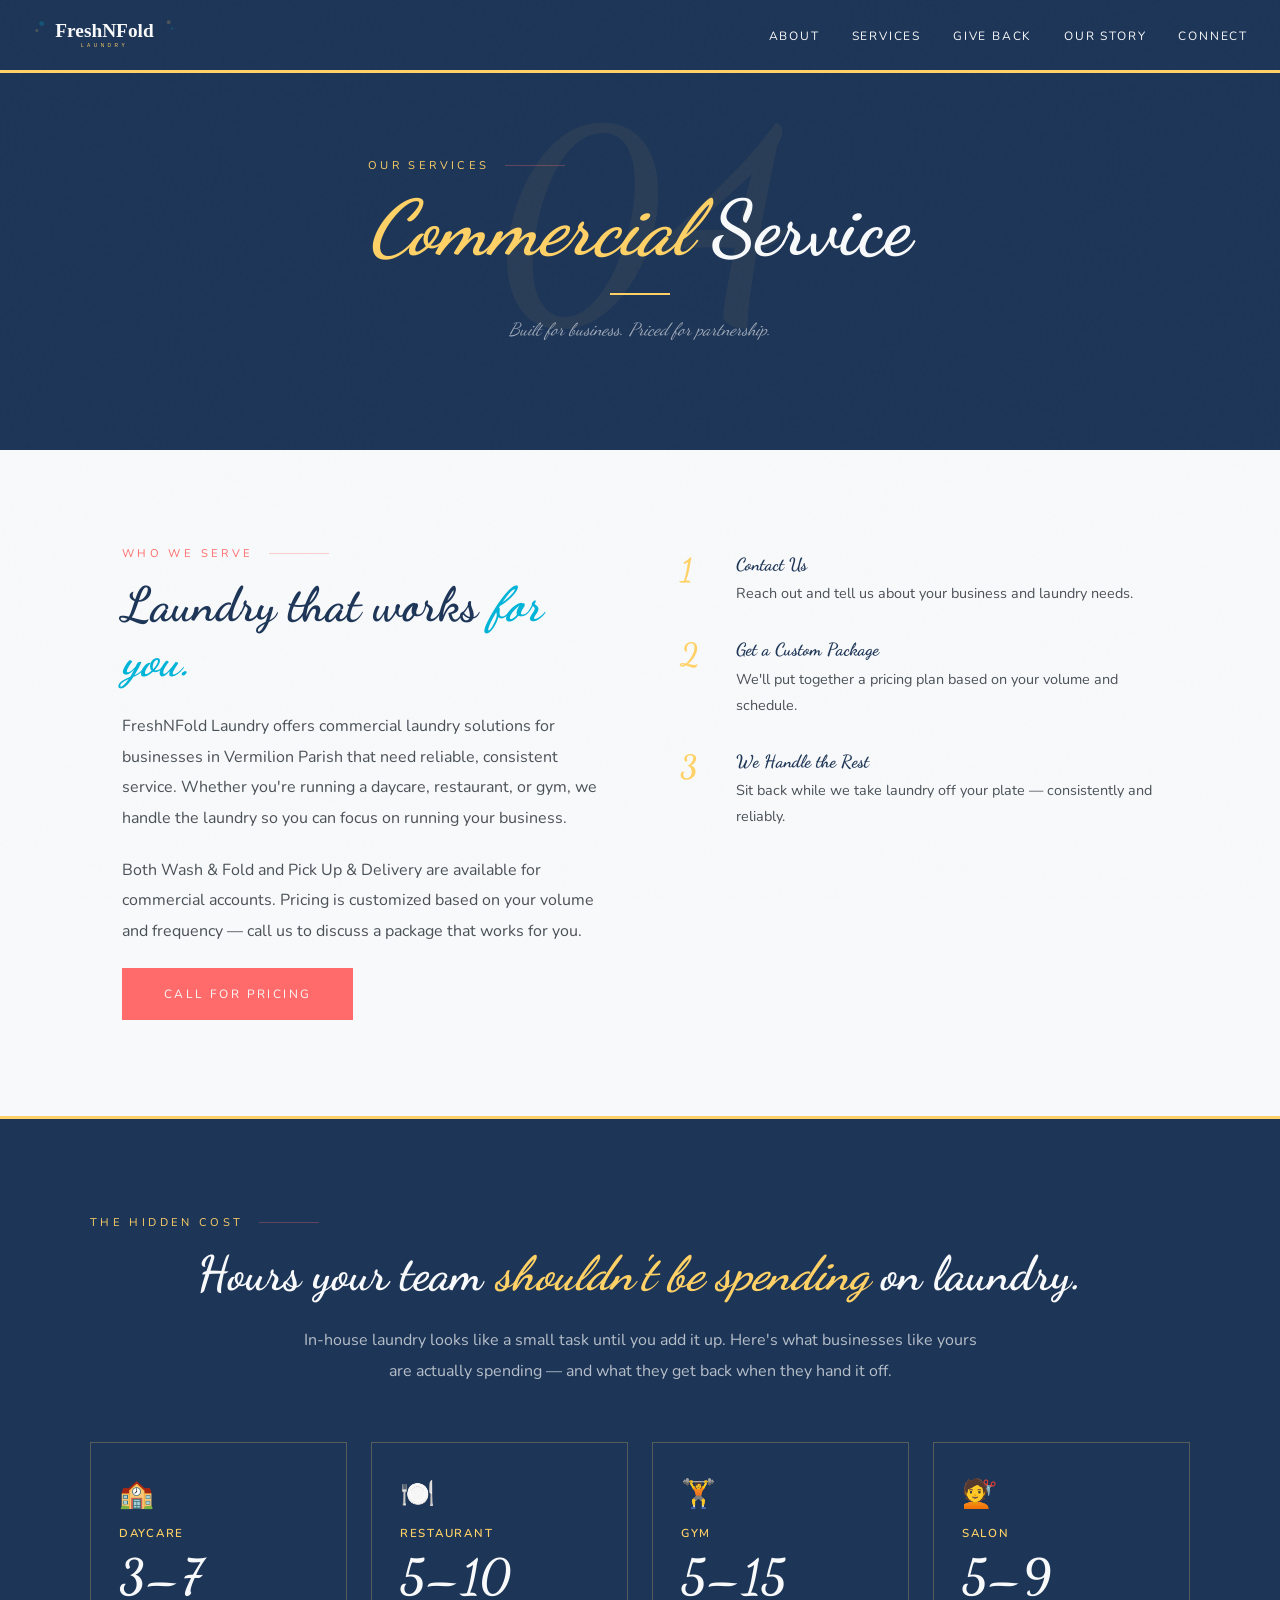
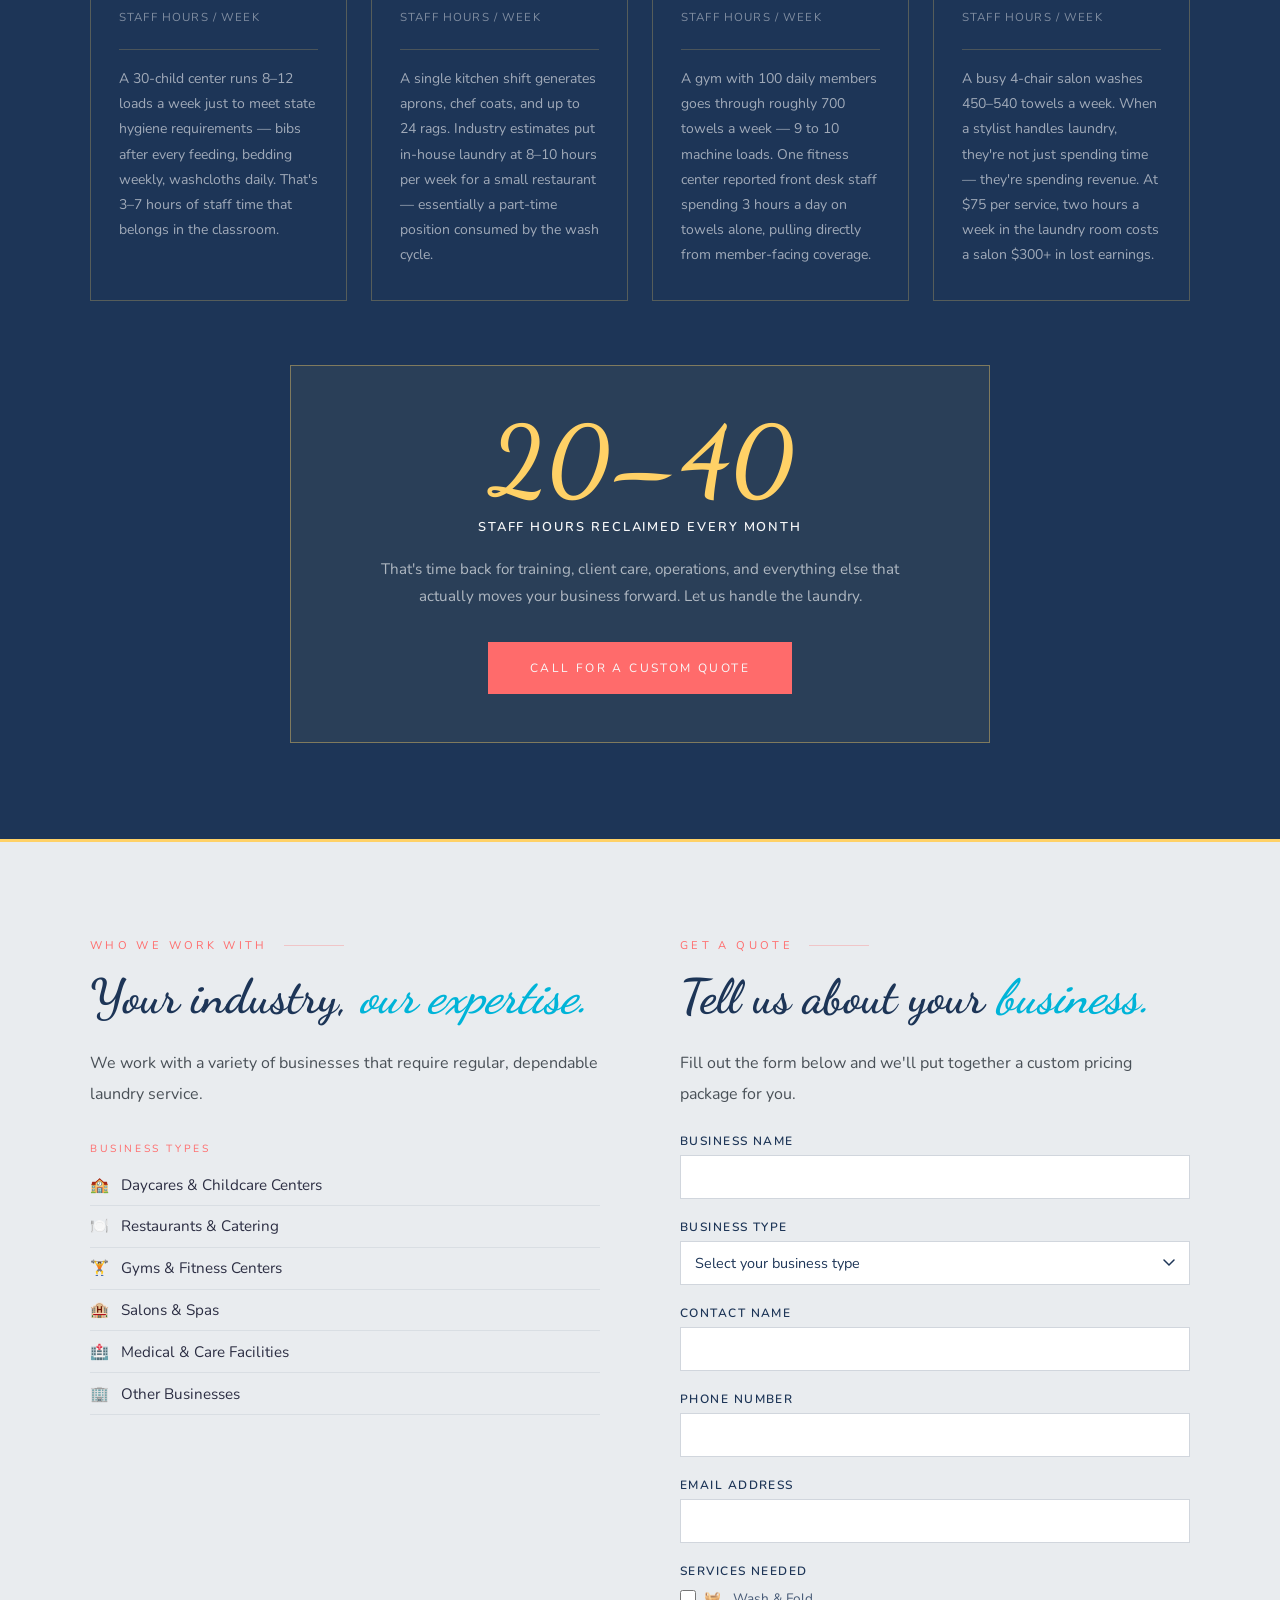
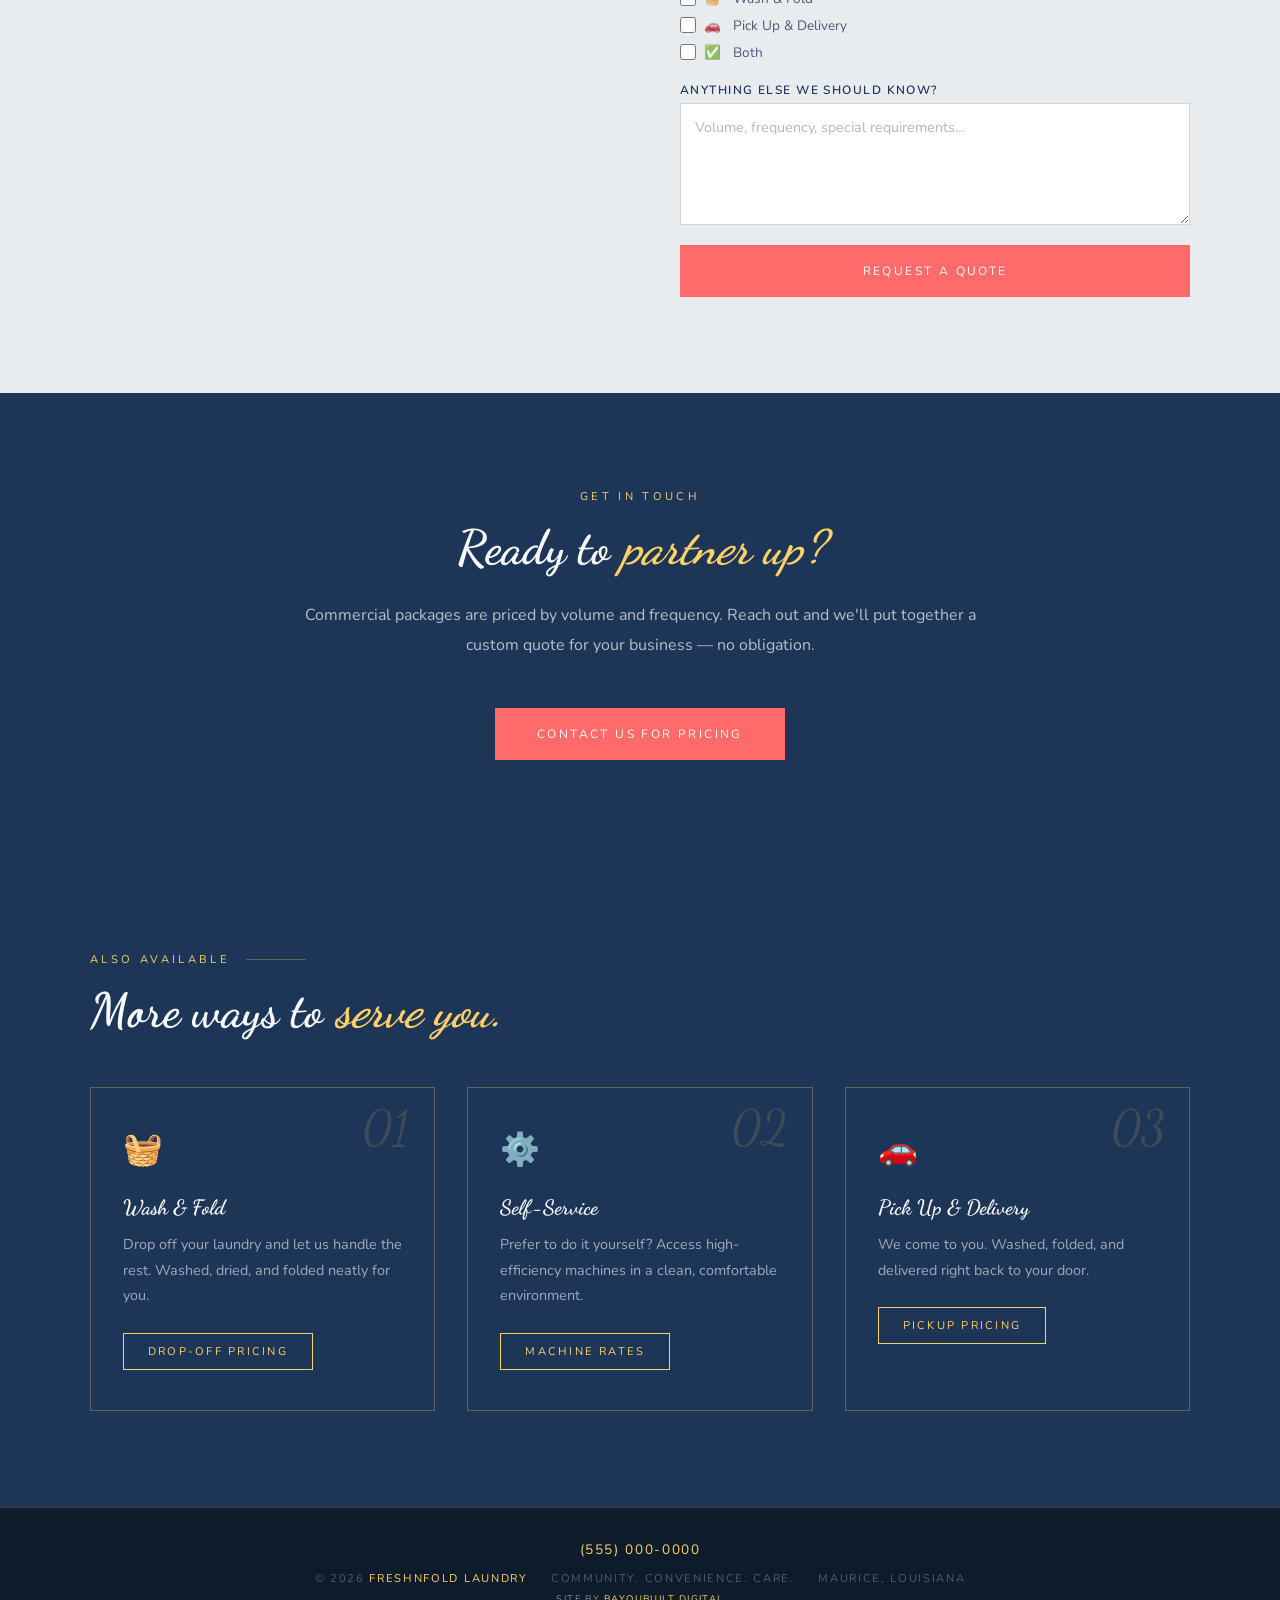
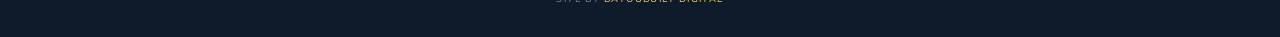
==== commit 42de6bdd: "Rebrand from C'est Bon Laundry to FreshNFold Laundry Complete rebrand with fun, playful identity: - " ====
--- a/commercial.html
+++ b/commercial.html
@@ -4,28 +4,29 @@
 <head>
   <meta charset="UTF-8" />
   <meta name="viewport" content="width=device-width, initial-scale=1.0" />
-  <title>Commercial Laundry Service in Maurice, LA | C'est Bon Laundry</title>
-  <meta name="description" content="Commercial laundry solutions for daycares, restaurants, gyms, and salons in Vermilion Parish. Wash &amp; fold and pick up &amp; delivery available. Call C'est Bon Laundry for pricing." />
+  <title>Commercial Laundry Service in Maurice, LA | FreshNFold Laundry</title>
+  <meta name="description" content="Commercial laundry solutions for daycares, restaurants, gyms, and salons in Vermilion Parish. Wash &amp; fold and pick up &amp; delivery available. Call FreshNFold Laundry for pricing." />
   <meta name="keywords" content="commercial laundry service Maurice LA, business laundry Vermilion Parish, restaurant laundry pickup Maurice, daycare laundry service Louisiana" />
   <meta name="robots" content="index, follow" />
+  <link rel="icon" type="image/svg+xml" href="favicon.svg" />
   <meta property="og:type" content="website" />
-  <meta property="og:site_name" content="C'est Bon Laundry" />
-  <meta property="og:title" content="Commercial Laundry Service | C'est Bon Laundry — Maurice, LA" />
+  <meta property="og:site_name" content="FreshNFold Laundry" />
+  <meta property="og:title" content="Commercial Laundry Service | FreshNFold Laundry — Maurice, LA" />
   <meta property="og:description" content="Commercial laundry for daycares, restaurants, gyms, and salons in Vermilion Parish. Wash &amp; fold and pick up &amp; delivery available." />
   <meta name="twitter:card" content="summary" />
-  <meta name="twitter:title" content="Commercial Laundry | C'est Bon Laundry — Maurice, LA" />
+  <meta name="twitter:title" content="Commercial Laundry | FreshNFold Laundry — Maurice, LA" />
   <meta name="twitter:description" content="Commercial laundry solutions for Vermilion Parish businesses. Pick up &amp; delivery and wash &amp; fold available." />
   <script type="application/ld+json">
-  {"@context":"https://schema.org","@type":"Service","name":"Commercial Laundry Service","serviceType":"Commercial Laundry","description":"Laundry solutions for businesses including daycares, restaurants, gyms, and salons in Vermilion Parish, Louisiana.","provider":{"@type":"LocalBusiness","name":"C'est Bon Laundry","address":{"@type":"PostalAddress","addressLocality":"Maurice","addressRegion":"LA","addressCountry":"US"}},"areaServed":"Vermilion Parish, Louisiana"}
+  {"@context":"https://schema.org","@type":"Service","name":"Commercial Laundry Service","serviceType":"Commercial Laundry","description":"Laundry solutions for businesses including daycares, restaurants, gyms, and salons in Vermilion Parish, Louisiana.","provider":{"@type":"LocalBusiness","name":"FreshNFold Laundry","address":{"@type":"PostalAddress","addressLocality":"Maurice","addressRegion":"LA","addressCountry":"US"}},"areaServed":"Vermilion Parish, Louisiana"}
   </script>
-  <link href="https://fonts.googleapis.com/css2?family=Playfair+Display:ital,wght@0,400;0,700;0,900;1,400&family=Libre+Baskerville:ital,wght@0,400;0,700;1,400&family=Josefin+Sans:wght@300;400;600&display=swap" rel="stylesheet" />
+  <link href="https://fonts.googleapis.com/css2?family=Dancing+Script:wght@400;500;600;700&family=Nunito:ital,wght@0,300;0,400;0,600;0,700;0,800;1,400&display=swap" rel="stylesheet" />
   <link rel="stylesheet" href="style.css" />
 </head>
 <body>
 
   <!-- NAV -->
   <nav>
-    <a href="index.html" class="nav-logo">C'est Bon <span>Laundry</span></a>
+    <a href="index.html" class="nav-logo"><img src="logo.svg" alt="FreshNFold Laundry" class="nav-logo-img" /></a>
     <button class="nav-toggle" aria-label="Toggle navigation" aria-expanded="false">
       <span></span><span></span><span></span>
     </button>
@@ -56,7 +57,7 @@
         <div class="section-label">Who We Serve</div>
         <h2 class="section-title">Laundry that works <em>for you.</em></h2>
         <p class="section-text">
-          C'est Bon Laundry offers commercial laundry solutions for businesses in Vermilion Parish that need reliable, consistent service. Whether you're running a daycare, restaurant, or gym, we handle the laundry so you can focus on running your business.
+          FreshNFold Laundry offers commercial laundry solutions for businesses in Vermilion Parish that need reliable, consistent service. Whether you're running a daycare, restaurant, or gym, we handle the laundry so you can focus on running your business.
         </p>
         <br />
         <p class="section-text">
@@ -99,7 +100,7 @@
 
       <div class="section-label" style="color: var(--gold);">The Hidden Cost</div>
       <h2 class="section-title" style="color: var(--cream);">Hours your team <em style="color: var(--gold);">shouldn't be spending</em> on laundry.</h2>
-      <p class="section-text" style="color: rgba(245,239,228,0.7); max-width: 680px; margin: 0 auto 3.5rem;">
+      <p class="section-text" style="color: rgba(248,249,250,0.7); max-width: 680px; margin: 0 auto 3.5rem;">
         In-house laundry looks like a small task until you add it up. Here's what businesses like yours are actually spending — and what they get back when they hand it off.
       </p>
 
@@ -278,8 +279,8 @@
   <!-- FOOTER -->
   <footer>
     <p class="footer-phone"><a href="tel:5550000000">(555) 000-0000</a></p>
-    <p>© 2026 <span>C'est Bon Laundry</span> &nbsp;·&nbsp; Community. Convenience. Care. &nbsp;·&nbsp; Maurice, Louisiana</p>
-    <p class="footer-credit">Site by <a href="mailto:hello@bayoubuiltdigital.com">BayouBuilt Digital</a></p>
+    <p>© 2026 <span>FreshNFold Laundry</span> &nbsp;·&nbsp; Community. Convenience. Care. &nbsp;·&nbsp; Maurice, Louisiana</p>
+    <p class="footer-credit">Site by <a href="https://bayoubuiltdigital.com">BayouBuilt Digital</a></p>
   </footer>
 
   <script src="main.js"></script>
--- a/style.css
+++ b/style.css
@@ -1,13 +1,13 @@
 :root {
-    --teal: #1a5f6a;
-    --rust: #c4541a;
-    --gold: #c9952a;
-    --navy: #1a2744;
-    --navy-deep: #0f1825;
-    --cream: #f5efe4;
-    --cream-dark: #ede4d3;
-    --text: #2a1f14;
-    --text-warm: var(--text-warm);
+    --teal: #00b4d8;
+    --rust: #ff6b6b;
+    --gold: #ffd166;
+    --navy: #1d3557;
+    --navy-deep: #0d1b2a;
+    --cream: #f8f9fa;
+    --cream-dark: #e9ecef;
+    --text: #2b2d42;
+    --text-warm: #495057;
 }
 
 * { margin: 0; padding: 0; box-sizing: border-box; }
@@ -17,7 +17,7 @@
 body {
     background-color: var(--cream);
     color: var(--text);
-    font-family: 'Libre Baskerville', serif;
+    font-family: 'Nunito', sans-serif;
     overflow-x: hidden;
 }
 
@@ -47,14 +47,14 @@
 }
 
 .nav-logo {
-    font-family: 'Playfair Display', serif;
-    font-size: 1.2rem;
-    color: var(--cream);
-    letter-spacing: 0.05em;
-}
-
-.nav-logo span {
-    color: var(--gold);
+    display: flex;
+    align-items: center;
+    text-decoration: none;
+}
+
+.nav-logo-img {
+    height: 38px;
+    width: auto;
 }
 
 .nav-links {
@@ -64,7 +64,7 @@
 }
 
 .nav-links a {
-    font-family: 'Josefin Sans', sans-serif;
+    font-family: 'Nunito', sans-serif;
     font-size: 0.75rem;
     letter-spacing: 0.15em;
     text-transform: uppercase;
@@ -93,12 +93,12 @@
     content: '';
     position: absolute;
     inset: 0;
-    background: radial-gradient(ellipse at 30% 50%, rgba(26,95,106,0.3) 0%, transparent 60%),
-    radial-gradient(ellipse at 70% 50%, rgba(196,84,26,0.2) 0%, transparent 60%);
+    background: radial-gradient(ellipse at 30% 50%, rgba(0,180,216,0.25) 0%, transparent 60%),
+    radial-gradient(ellipse at 70% 50%, rgba(255,209,102,0.15) 0%, transparent 60%);
 }
 
 .hero-badge {
-    font-family: 'Josefin Sans', sans-serif;
+    font-family: 'Nunito', sans-serif;
     font-size: 0.7rem;
     letter-spacing: 0.3em;
     text-transform: uppercase;
@@ -111,33 +111,30 @@
 }
 
 .hero h1 {
-    font-family: 'Playfair Display', serif;
-    font-size: clamp(3rem, 8vw, 7rem);
-    font-weight: 900;
-    color: var(--cream);
-    line-height: 0.95;
     margin-bottom: 1rem;
     animation: fadeUp 0.8s ease 0.2s forwards;
     opacity: 0;
-}
-
-.hero h1 span {
-    color: var(--gold);
-    font-style: italic;
+    line-height: 1;
+}
+
+.hero-logo {
+    max-width: 500px;
+    width: 80vw;
+    height: auto;
 }
 
 .hero-sub {
-    font-family: 'Playfair Display', serif;
+    font-family: 'Dancing Script', cursive;
     font-style: italic;
     font-size: clamp(1rem, 2vw, 1.4rem);
-    color: rgba(245,239,228,0.7);
+    color: rgba(248,249,250,0.7);
     margin-bottom: 2.5rem;
     animation: fadeUp 0.8s ease 0.4s forwards;
     opacity: 0;
 }
 
 .hero-tagline {
-    font-family: 'Josefin Sans', sans-serif;
+    font-family: 'Nunito', sans-serif;
     font-size: 0.85rem;
     letter-spacing: 0.25em;
     text-transform: uppercase;
@@ -169,11 +166,11 @@
 }
 
 .scroll-indicator span {
-    font-family: 'Josefin Sans', sans-serif;
+    font-family: 'Nunito', sans-serif;
     font-size: 0.65rem;
     letter-spacing: 0.2em;
     text-transform: uppercase;
-    color: rgba(245,239,228,0.4);
+    color: rgba(248,249,250,0.4);
 }
 
 .scroll-line {
@@ -191,7 +188,7 @@
 }
 
 .coming-soon p {
-    font-family: 'Josefin Sans', sans-serif;
+    font-family: 'Nunito', sans-serif;
     font-size: 0.75rem;
     letter-spacing: 0.2em;
     text-transform: uppercase;
@@ -201,7 +198,7 @@
 .coming-soon-link {
     color: var(--cream);
     text-decoration: underline;
-    text-decoration-color: rgba(245,239,228,0.45);
+    text-decoration-color: rgba(248,249,250,0.45);
     text-underline-offset: 3px;
     transition: opacity 0.2s;
 }
@@ -216,7 +213,7 @@
 }
 
 .section-label {
-    font-family: 'Josefin Sans', sans-serif;
+    font-family: 'Nunito', sans-serif;
     font-size: 0.7rem;
     letter-spacing: 0.3em;
     text-transform: uppercase;
@@ -237,7 +234,7 @@
 }
 
 .section-title {
-    font-family: 'Playfair Display', serif;
+    font-family: 'Dancing Script', cursive;
     font-size: clamp(2rem, 4vw, 3rem);
     font-weight: 700;
     color: var(--navy);
@@ -287,7 +284,7 @@
 }
 
 .about-box-quote {
-    font-family: 'Playfair Display', serif;
+    font-family: 'Dancing Script', cursive;
     font-style: italic;
     font-size: 1.3rem;
     color: var(--cream);
@@ -296,7 +293,7 @@
 }
 
 .about-box-attr {
-    font-family: 'Josefin Sans', sans-serif;
+    font-family: 'Nunito', sans-serif;
     font-size: 0.7rem;
     letter-spacing: 0.2em;
     text-transform: uppercase;
@@ -326,7 +323,7 @@
 }
 
 .service-card {
-    border: 1px solid rgba(201,149,42,0.3);
+    border: 1px solid rgba(255,209,102,0.3);
     padding: 2.5rem 2rem;
     position: relative;
     transition: border-color 0.3s, transform 0.3s;
@@ -338,9 +335,9 @@
 }
 
 .service-number {
-    font-family: 'Playfair Display', serif;
+    font-family: 'Dancing Script', cursive;
     font-size: 3rem;
-    color: rgba(201,149,42,0.15);
+    color: rgba(255,209,102,0.15);
     position: absolute;
     top: 1rem;
     right: 1.5rem;
@@ -353,7 +350,7 @@
 }
 
 .service-title {
-    font-family: 'Playfair Display', serif;
+    font-family: 'Dancing Script', cursive;
     font-size: 1.3rem;
     color: var(--cream);
     margin-bottom: 0.75rem;
@@ -362,13 +359,13 @@
 .service-desc {
     font-size: 0.9rem;
     line-height: 1.8;
-    color: rgba(245,239,228,0.6);
+    color: rgba(248,249,250,0.6);
     margin-bottom: 1.5rem;
 }
 
 .service-btn {
     display: inline-block;
-    font-family: 'Josefin Sans', sans-serif;
+    font-family: 'Nunito', sans-serif;
     font-size: 0.7rem;
     letter-spacing: 0.2em;
     text-transform: uppercase;
@@ -398,10 +395,10 @@
 }
 
 .service-number-bg {
-    font-family: 'Playfair Display', serif;
+    font-family: 'Dancing Script', cursive;
     font-size: clamp(8rem, 20vw, 16rem);
     font-weight: 900;
-    color: rgba(201,149,42,0.06);
+    color: rgba(255,209,102,0.06);
     position: absolute;
     top: 50%;
     left: 50%;
@@ -417,7 +414,7 @@
 }
 
 .page-hero-title {
-    font-family: 'Playfair Display', serif;
+    font-family: 'Dancing Script', cursive;
     font-size: clamp(2.5rem, 6vw, 5rem);
     font-weight: 900;
     color: var(--cream);
@@ -431,10 +428,10 @@
 }
 
 .page-hero-sub {
-    font-family: 'Playfair Display', serif;
+    font-family: 'Dancing Script', cursive;
     font-style: italic;
     font-size: 1.1rem;
-    color: rgba(245,239,228,0.6);
+    color: rgba(248,249,250,0.6);
     margin-top: 0.5rem;
 }
 
@@ -465,7 +462,7 @@
 }
 
 .service-step-num {
-    font-family: 'Playfair Display', serif;
+    font-family: 'Dancing Script', cursive;
     font-size: 2rem;
     font-weight: 700;
     color: var(--gold);
@@ -474,7 +471,7 @@
 }
 
 .service-step h4 {
-    font-family: 'Playfair Display', serif;
+    font-family: 'Dancing Script', cursive;
     font-size: 1.1rem;
     color: var(--navy);
     margin-bottom: 0.4rem;
@@ -517,7 +514,7 @@
     align-items: center;
     gap: 0.45rem;
     padding: 0.55rem 1.3rem;
-    font-family: 'Josefin Sans', sans-serif;
+    font-family: 'Nunito', sans-serif;
     font-size: 0.75rem;
     font-weight: 600;
     letter-spacing: 0.1em;
@@ -527,7 +524,11 @@
 .payment-badge-sq {
     background: #006aff;
     color: #fff;
-}
+    border-radius: 6px;
+}
+
+.payment-badge-apple { border-radius: 6px; }
+.payment-badge-google { border-radius: 6px; }
 
 .pay-icon-sq {
     font-size: 0.65rem;
@@ -556,13 +557,13 @@
 }
 
 .square-payment-wrap {
-    border: 1px solid rgba(26,39,68,0.15);
+    border: 1px solid rgba(29,53,87,0.15);
     padding: 3.5rem 2rem;
     background: #fff;
 }
 
 .payment-placeholder-note {
-    font-family: 'Josefin Sans', sans-serif;
+    font-family: 'Nunito', sans-serif;
     font-size: 0.8rem;
     font-weight: 600;
     letter-spacing: 0.12em;
@@ -573,7 +574,7 @@
 
 .payment-placeholder-sub {
     font-size: 0.95rem;
-    color: rgba(26,39,68,0.55);
+    color: rgba(29,53,87,0.55);
     line-height: 1.7;
 }
 
@@ -590,12 +591,12 @@
 }
 
 .notify-input {
-    font-family: 'Josefin Sans', sans-serif;
+    font-family: 'Nunito', sans-serif;
     font-size: 0.8rem;
     letter-spacing: 0.08em;
     padding: 0.9rem 1.25rem;
     background: rgba(255,255,255,0.07);
-    border: 1px solid rgba(201,149,42,0.35);
+    border: 1px solid rgba(255,209,102,0.35);
     color: var(--cream);
     outline: none;
     width: 260px;
@@ -605,7 +606,7 @@
 
 .notify-input:focus { border-color: var(--gold); }
 
-.notify-input::placeholder { color: rgba(245,239,228,0.3); }
+.notify-input::placeholder { color: rgba(248,249,250,0.3); }
 
 /* SQUARE SCHEDULE */
 .square-schedule-bg {
@@ -621,7 +622,7 @@
 
 .square-embed-wrap {
     margin-top: 3rem;
-    border: 1px solid rgba(26,39,68,0.15);
+    border: 1px solid rgba(29,53,87,0.15);
     overflow: hidden;
 }
 
@@ -654,13 +655,13 @@
 }
 
 .rates-category {
-    font-family: 'Josefin Sans', sans-serif;
+    font-family: 'Nunito', sans-serif;
     font-size: 0.65rem;
     letter-spacing: 0.25em;
     text-transform: uppercase;
     color: var(--rust);
     padding: 1.25rem 0 0.5rem;
-    border-top: 1px solid rgba(26,39,68,0.12);
+    border-top: 1px solid rgba(29,53,87,0.12);
     margin-top: 0.5rem;
 }
 
@@ -675,7 +676,7 @@
     justify-content: space-between;
     align-items: center;
     padding: 0.65rem 0;
-    border-bottom: 1px solid rgba(26,39,68,0.08);
+    border-bottom: 1px solid rgba(29,53,87,0.08);
 }
 
 .rate-name {
@@ -684,7 +685,7 @@
 }
 
 .rate-price {
-    font-family: 'Playfair Display', serif;
+    font-family: 'Dancing Script', cursive;
     font-size: 1.1rem;
     font-weight: 700;
     color: var(--teal);
@@ -702,15 +703,15 @@
     justify-content: space-between;
     align-items: center;
     padding: 0.9rem 0;
-    border-bottom: 1px solid rgba(26,39,68,0.08);
+    border-bottom: 1px solid rgba(29,53,87,0.08);
 }
 
 .hours-row:first-child {
-    border-top: 1px solid rgba(26,39,68,0.12);
+    border-top: 1px solid rgba(29,53,87,0.12);
 }
 
 .hours-day {
-    font-family: 'Josefin Sans', sans-serif;
+    font-family: 'Nunito', sans-serif;
     font-size: 0.75rem;
     letter-spacing: 0.1em;
     text-transform: uppercase;
@@ -718,7 +719,7 @@
 }
 
 .hours-time-val {
-    font-family: 'Playfair Display', serif;
+    font-family: 'Dancing Script', cursive;
     font-size: 1rem;
     color: var(--teal);
 }
@@ -744,7 +745,7 @@
     font-size: 0.75rem;
     color: var(--text-warm);
     opacity: 0.55;
-    font-family: 'Josefin Sans', sans-serif;
+    font-family: 'Nunito', sans-serif;
     letter-spacing: 0;
     text-transform: none;
     margin-left: 0.4rem;
@@ -768,7 +769,7 @@
 }
 
 .sub-card {
-    border: 1px solid rgba(201,149,42,0.3);
+    border: 1px solid rgba(255,209,102,0.3);
     padding: 2.5rem 2rem;
     display: flex;
     flex-direction: column;
@@ -783,14 +784,14 @@
 
 .sub-card-featured {
     border-color: var(--gold);
-    background: rgba(201,149,42,0.06);
+    background: rgba(255,209,102,0.06);
 }
 
 .sub-badge {
     position: absolute;
     top: -1px;
     right: -1px;
-    font-family: 'Josefin Sans', sans-serif;
+    font-family: 'Nunito', sans-serif;
     font-size: 0.6rem;
     letter-spacing: 0.2em;
     text-transform: uppercase;
@@ -800,7 +801,7 @@
 }
 
 .sub-label {
-    font-family: 'Josefin Sans', sans-serif;
+    font-family: 'Nunito', sans-serif;
     font-size: 0.7rem;
     letter-spacing: 0.25em;
     text-transform: uppercase;
@@ -808,7 +809,7 @@
 }
 
 .sub-price {
-    font-family: 'Playfair Display', serif;
+    font-family: 'Dancing Script', cursive;
     font-size: 3rem;
     font-weight: 700;
     color: var(--cream);
@@ -817,12 +818,12 @@
 
 .sub-price span {
     font-size: 1rem;
-    color: rgba(245,239,228,0.5);
-    font-family: 'Josefin Sans', sans-serif;
+    color: rgba(248,249,250,0.5);
+    font-family: 'Nunito', sans-serif;
 }
 
 .sub-savings {
-    font-family: 'Josefin Sans', sans-serif;
+    font-family: 'Nunito', sans-serif;
     font-size: 0.7rem;
     letter-spacing: 0.15em;
     text-transform: uppercase;
@@ -840,7 +841,7 @@
 
 .sub-features li {
     font-size: 0.88rem;
-    color: rgba(245,239,228,0.7);
+    color: rgba(248,249,250,0.7);
     line-height: 1.5;
     padding-left: 1rem;
     position: relative;
@@ -904,7 +905,7 @@
 .fsp-tag-row p {
     font-size: 0.85rem;
     line-height: 1.6;
-    color: rgba(245,239,228,0.65);
+    color: rgba(248,249,250,0.65);
 }
 
 .fsp-contest-bg {
@@ -928,7 +929,7 @@
 }
 
 .fsp-prize-card {
-    border: 1px solid rgba(201,149,42,0.3);
+    border: 1px solid rgba(255,209,102,0.3);
     padding: 2rem 2.5rem;
     flex: 1;
     max-width: 220px;
@@ -945,7 +946,7 @@
 }
 
 .fsp-prize-card h3 {
-    font-family: 'Playfair Display', serif;
+    font-family: 'Dancing Script', cursive;
     font-size: 1.1rem;
     color: var(--cream);
     margin-bottom: 0.5rem;
@@ -953,12 +954,12 @@
 
 .fsp-prize-card p {
     font-size: 0.85rem;
-    color: rgba(245,239,228,0.6);
+    color: rgba(248,249,250,0.6);
     line-height: 1.6;
 }
 
 .fsp-prize-divider {
-    font-family: 'Playfair Display', serif;
+    font-family: 'Dancing Script', cursive;
     font-style: italic;
     font-size: 1.5rem;
     color: var(--gold);
@@ -983,7 +984,7 @@
 }
 
 .fsp-label {
-    font-family: 'Josefin Sans', sans-serif;
+    font-family: 'Nunito', sans-serif;
     font-size: 0.8rem;
     font-weight: 600;
     letter-spacing: 0.12em;
@@ -995,14 +996,14 @@
     font-weight: 400;
     text-transform: none;
     letter-spacing: 0;
-    color: rgba(245,239,228,0.5);
+    color: rgba(248,249,250,0.5);
     font-size: 0.78rem;
 }
 
 .fsp-field-hint {
-    font-family: 'Josefin Sans', sans-serif;
+    font-family: 'Nunito', sans-serif;
     font-size: 0.78rem;
-    color: rgba(245,239,228,0.5);
+    color: rgba(248,249,250,0.5);
     font-style: italic;
     margin-top: -0.15rem;
 }
@@ -1010,9 +1011,9 @@
 .fsp-input,
 .fsp-textarea {
     background: rgba(255,255,255,0.05);
-    border: 1px solid rgba(201,149,42,0.35);
-    color: var(--cream);
-    font-family: 'Josefin Sans', sans-serif;
+    border: 1px solid rgba(255,209,102,0.35);
+    color: var(--cream);
+    font-family: 'Nunito', sans-serif;
     font-size: 0.9rem;
     padding: 0.75rem 1rem;
     outline: none;
@@ -1041,9 +1042,9 @@
 }
 
 .fsp-radio-label {
-    font-family: 'Josefin Sans', sans-serif;
+    font-family: 'Nunito', sans-serif;
     font-size: 0.85rem;
-    color: rgba(245,239,228,0.8);
+    color: rgba(248,249,250,0.8);
     display: flex;
     align-items: center;
     gap: 0.45rem;
@@ -1075,15 +1076,15 @@
     gap: 2rem;
     align-items: flex-start;
     padding: 1.75rem 0;
-    border-bottom: 1px solid rgba(26,39,68,0.1);
+    border-bottom: 1px solid rgba(29,53,87,0.1);
 }
 
 .rule-item:first-child {
-    border-top: 1px solid rgba(26,39,68,0.1);
+    border-top: 1px solid rgba(29,53,87,0.1);
 }
 
 .rule-num {
-    font-family: 'Playfair Display', serif;
+    font-family: 'Dancing Script', cursive;
     font-size: 1.5rem;
     font-weight: 700;
     color: var(--gold);
@@ -1093,7 +1094,7 @@
 }
 
 .rule-text h4 {
-    font-family: 'Playfair Display', serif;
+    font-family: 'Dancing Script', cursive;
     font-size: 1rem;
     color: var(--navy);
     margin-bottom: 0.4rem;
@@ -1140,14 +1141,14 @@
 .gc-card-visual {
     position: relative;
     aspect-ratio: 1.586 / 1;
-    background: linear-gradient(135deg, #0a1628 0%, var(--navy) 45%, #1e3060 100%);
-    border: 1px solid rgba(201,149,42,0.55);
+    background: linear-gradient(135deg, #0d1b2a 0%, var(--navy) 45%, #264573 100%);
+    border: 1px solid rgba(255,209,102,0.55);
     padding: 1.6rem 2rem;
     display: flex;
     flex-direction: column;
     justify-content: space-between;
     overflow: hidden;
-    box-shadow: 0 24px 60px rgba(0,0,0,0.28), 0 6px 20px rgba(201,149,42,0.12);
+    box-shadow: 0 24px 60px rgba(0,0,0,0.28), 0 6px 20px rgba(255,209,102,0.12);
 }
 
 .gc-card-visual::before {
@@ -1159,15 +1160,15 @@
 }
 
 .gc-card-visual--physical {
-    background: linear-gradient(135deg, #0d1f1a 0%, #1a3830 45%, #0f2a22 100%);
-    border-color: rgba(201,149,42,0.5);
+    background: linear-gradient(135deg, #0d2233 0%, #1a4050 45%, #0f3040 100%);
+    border-color: rgba(255,209,102,0.5);
 }
 
 /* Decorative rings */
 .gc-card-deco-ring {
     position: absolute;
     border-radius: 50%;
-    border: 1px solid rgba(201,149,42,0.12);
+    border: 1px solid rgba(255,209,102,0.12);
     pointer-events: none;
 }
 
@@ -1183,7 +1184,7 @@
     height: 150px;
     right: -30px;
     top: -30px;
-    border-color: rgba(201,149,42,0.08);
+    border-color: rgba(255,209,102,0.08);
 }
 
 .gc-card-top {
@@ -1195,7 +1196,7 @@
 }
 
 .gc-card-brand {
-    font-family: 'Playfair Display', serif;
+    font-family: 'Dancing Script', cursive;
     font-style: italic;
     font-size: clamp(0.9rem, 2vw, 1.15rem);
     color: var(--cream);
@@ -1214,7 +1215,7 @@
 }
 
 .gc-card-type {
-    font-family: 'Playfair Display', serif;
+    font-family: 'Dancing Script', cursive;
     font-size: clamp(1.4rem, 3.5vw, 2rem);
     font-weight: 700;
     color: var(--cream);
@@ -1222,7 +1223,7 @@
 }
 
 .gc-card-sub {
-    font-family: 'Josefin Sans', sans-serif;
+    font-family: 'Nunito', sans-serif;
     font-size: 0.65rem;
     letter-spacing: 0.14em;
     text-transform: uppercase;
@@ -1239,11 +1240,11 @@
 }
 
 .gc-card-tagline {
-    font-family: 'Josefin Sans', sans-serif;
+    font-family: 'Nunito', sans-serif;
     font-size: 0.58rem;
     letter-spacing: 0.16em;
     text-transform: uppercase;
-    color: rgba(245,239,228,0.35);
+    color: rgba(248,249,250,0.35);
 }
 
 .gc-nfc-icon {
@@ -1264,7 +1265,7 @@
 .gc-option-desc {
     font-size: 0.9rem;
     line-height: 1.8;
-    color: rgba(26,39,68,0.65);
+    color: rgba(29,53,87,0.65);
 }
 
 /* GIFT CARDS — DEDICATED PAGE */
@@ -1284,7 +1285,7 @@
 }
 
 .gc-form-card {
-    border: 1px solid rgba(201,149,42,0.3);
+    border: 1px solid rgba(255,209,102,0.3);
     padding: 3rem 2.5rem;
     transition: border-color 0.3s;
 }
@@ -1296,14 +1297,14 @@
 .gc-form-header {
     margin-bottom: 2rem;
     padding-bottom: 2rem;
-    border-bottom: 1px solid rgba(201,149,42,0.2);
+    border-bottom: 1px solid rgba(255,209,102,0.2);
 }
 
 .gc-card-visual--sm {
     max-width: 260px;
     padding: 1rem 1.25rem;
     margin-bottom: 1.75rem;
-    box-shadow: 0 12px 32px rgba(0,0,0,0.25), 0 4px 12px rgba(201,149,42,0.1);
+    box-shadow: 0 12px 32px rgba(0,0,0,0.25), 0 4px 12px rgba(255,209,102,0.1);
 }
 
 .gc-card-visual--sm .gc-card-brand { font-size: 0.78rem; }
@@ -1341,7 +1342,7 @@
 }
 
 .gc-label {
-    font-family: 'Josefin Sans', sans-serif;
+    font-family: 'Nunito', sans-serif;
     font-size: 0.75rem;
     font-weight: 600;
     letter-spacing: 0.12em;
@@ -1353,15 +1354,15 @@
     font-weight: 400;
     text-transform: none;
     letter-spacing: 0;
-    color: rgba(245,239,228,0.4);
+    color: rgba(248,249,250,0.4);
     font-size: 0.72rem;
 }
 
 .gc-input {
     background: rgba(255,255,255,0.05);
-    border: 1px solid rgba(201,149,42,0.35);
-    color: var(--cream);
-    font-family: 'Josefin Sans', sans-serif;
+    border: 1px solid rgba(255,209,102,0.35);
+    color: var(--cream);
+    font-family: 'Nunito', sans-serif;
     font-size: 0.9rem;
     padding: 0.75rem 1rem;
     outline: none;
@@ -1376,12 +1377,12 @@
 }
 
 .gc-input::placeholder {
-    color: rgba(245,239,228,0.25);
+    color: rgba(248,249,250,0.25);
 }
 
 .gc-select {
     appearance: none;
-    background-image: url("data:image/svg+xml,%3Csvg xmlns='http://www.w3.org/2000/svg' width='12' height='8' viewBox='0 0 12 8'%3E%3Cpath d='M1 1l5 5 5-5' stroke='%23c9952a' stroke-width='1.5' fill='none' stroke-linecap='round'/%3E%3C/svg%3E");
+    background-image: url("data:image/svg+xml,%3Csvg xmlns='http://www.w3.org/2000/svg' width='12' height='8' viewBox='0 0 12 8'%3E%3Cpath d='M1 1l5 5 5-5' stroke='%23ffd166' stroke-width='1.5' fill='none' stroke-linecap='round'/%3E%3C/svg%3E");
     background-repeat: no-repeat;
     background-position: right 1rem center;
     cursor: pointer;
@@ -1434,7 +1435,7 @@
 }
 
 .giving-highlight h3 {
-    font-family: 'Playfair Display', serif;
+    font-family: 'Dancing Script', cursive;
     font-size: 1.5rem;
     color: var(--cream);
     margin-bottom: 1rem;
@@ -1443,7 +1444,7 @@
 .giving-highlight p {
     font-size: 0.95rem;
     line-height: 1.8;
-    color: rgba(245,239,228,0.85);
+    color: rgba(248,249,250,0.85);
 }
 
 .giving-tags {
@@ -1454,7 +1455,7 @@
 }
 
 .giving-tag {
-    font-family: 'Josefin Sans', sans-serif;
+    font-family: 'Nunito', sans-serif;
     font-size: 0.7rem;
     letter-spacing: 0.15em;
     text-transform: uppercase;
@@ -1489,14 +1490,14 @@
 }
 
 .story-stat-number {
-    font-family: 'Playfair Display', serif;
+    font-family: 'Dancing Script', cursive;
     font-size: 4rem;
     color: var(--rust);
     line-height: 1;
 }
 
 .story-stat-label {
-    font-family: 'Josefin Sans', sans-serif;
+    font-family: 'Nunito', sans-serif;
     font-size: 0.7rem;
     letter-spacing: 0.2em;
     text-transform: uppercase;
@@ -1535,7 +1536,7 @@
 }
 
 .connect-inner .section-text {
-    color: rgba(245,239,228,0.7);
+    color: rgba(248,249,250,0.7);
     margin: 0 auto 3rem;
     text-align: center;
 }
@@ -1549,7 +1550,7 @@
 }
 
 .connect-item {
-    font-family: 'Josefin Sans', sans-serif;
+    font-family: 'Nunito', sans-serif;
     font-size: 0.85rem;
     letter-spacing: 0.1em;
     color: var(--cream);
@@ -1565,7 +1566,7 @@
 
 .connect-hours {
     margin: 2rem 0;
-    border: 1px solid rgba(201,149,42,0.3);
+    border: 1px solid rgba(255,209,102,0.3);
     padding: 1.5rem 2rem;
     text-align: left;
     max-width: 420px;
@@ -1574,7 +1575,7 @@
 }
 
 .connect-hours-label {
-    font-family: 'Josefin Sans', sans-serif;
+    font-family: 'Nunito', sans-serif;
     font-size: 0.72rem;
     font-weight: 600;
     letter-spacing: 0.14em;
@@ -1597,25 +1598,25 @@
 }
 
 .connect-hours-day {
-    font-family: 'Josefin Sans', sans-serif;
+    font-family: 'Nunito', sans-serif;
     font-size: 0.8rem;
     letter-spacing: 0.06em;
     color: var(--cream);
 }
 
 .connect-hours-time {
-    font-family: 'Josefin Sans', sans-serif;
+    font-family: 'Nunito', sans-serif;
     font-size: 0.8rem;
     letter-spacing: 0.06em;
-    color: rgba(245,239,228,0.6);
+    color: rgba(248,249,250,0.6);
     white-space: nowrap;
 }
 
 .connect-hours-note {
-    font-family: 'Josefin Sans', sans-serif;
+    font-family: 'Nunito', sans-serif;
     font-size: 0.7rem;
     letter-spacing: 0.06em;
-    color: rgba(245,239,228,0.35);
+    color: rgba(248,249,250,0.35);
     margin-top: 1rem;
     font-style: italic;
 }
@@ -1638,18 +1639,18 @@
 .connect-map-link:hover { opacity: 0.75; }
 
 .connect-social-note {
-    font-family: 'Josefin Sans', sans-serif;
+    font-family: 'Nunito', sans-serif;
     font-size: 0.68rem;
     letter-spacing: 0.12em;
     text-transform: uppercase;
-    color: rgba(245,239,228,0.35);
+    color: rgba(248,249,250,0.35);
     margin-top: 1rem;
     text-align: center;
 }
 
 .btn {
     display: inline-block;
-    font-family: 'Josefin Sans', sans-serif;
+    font-family: 'Nunito', sans-serif;
     font-size: 0.75rem;
     letter-spacing: 0.2em;
     text-transform: uppercase;
@@ -1682,7 +1683,7 @@
 }
 
 .comm-label {
-    font-family: 'Josefin Sans', sans-serif;
+    font-family: 'Nunito', sans-serif;
     font-size: 0.75rem;
     font-weight: 600;
     letter-spacing: 0.12em;
@@ -1692,9 +1693,9 @@
 
 .comm-input {
     background: #fff;
-    border: 1px solid rgba(26,39,68,0.2);
+    border: 1px solid rgba(29,53,87,0.2);
     color: var(--navy);
-    font-family: 'Josefin Sans', sans-serif;
+    font-family: 'Nunito', sans-serif;
     font-size: 0.9rem;
     padding: 0.7rem 0.9rem;
     outline: none;
@@ -1708,12 +1709,12 @@
 }
 
 .comm-input::placeholder {
-    color: rgba(26,39,68,0.35);
+    color: rgba(29,53,87,0.35);
 }
 
 .comm-select {
     appearance: none;
-    background-image: url("data:image/svg+xml,%3Csvg xmlns='http://www.w3.org/2000/svg' width='12' height='8' viewBox='0 0 12 8'%3E%3Cpath d='M1 1l5 5 5-5' stroke='%231a2744' stroke-width='1.5' fill='none' stroke-linecap='round'/%3E%3C/svg%3E");
+    background-image: url("data:image/svg+xml,%3Csvg xmlns='http://www.w3.org/2000/svg' width='12' height='8' viewBox='0 0 12 8'%3E%3Cpath d='M1 1l5 5 5-5' stroke='%231d3557' stroke-width='1.5' fill='none' stroke-linecap='round'/%3E%3C/svg%3E");
     background-repeat: no-repeat;
     background-position: right 0.9rem center;
     cursor: pointer;
@@ -1733,9 +1734,9 @@
 }
 
 .comm-check-label {
-    font-family: 'Josefin Sans', sans-serif;
+    font-family: 'Nunito', sans-serif;
     font-size: 0.85rem;
-    color: rgba(26,39,68,0.8);
+    color: rgba(29,53,87,0.8);
     display: flex;
     align-items: center;
     gap: 0.5rem;
@@ -1763,7 +1764,7 @@
 
 #home-hidden-cost .time-card {
     background: #fff;
-    border-color: rgba(26,39,68,0.1);
+    border-color: rgba(29,53,87,0.1);
 }
 
 #home-hidden-cost .time-card:hover {
@@ -1779,16 +1780,16 @@
 }
 
 #home-hidden-cost .time-unit {
-    color: rgba(26,39,68,0.4);
+    color: rgba(29,53,87,0.4);
 }
 
 #home-hidden-cost .time-detail {
     color: var(--text-warm);
-    border-top-color: rgba(26,39,68,0.1);
+    border-top-color: rgba(29,53,87,0.1);
 }
 
 #home-hidden-cost .time-source {
-    color: rgba(26,39,68,0.28);
+    color: rgba(29,53,87,0.28);
 }
 
 #home-hidden-cost .time-callout {
@@ -1801,7 +1802,7 @@
 }
 
 #home-hidden-cost .time-callout-sub {
-    color: rgba(245,239,228,0.65);
+    color: rgba(248,249,250,0.65);
 }
 
 .time-savings-inner {
@@ -1818,7 +1819,7 @@
 }
 
 .time-card {
-    border: 1px solid rgba(201,149,42,0.25);
+    border: 1px solid rgba(255,209,102,0.25);
     padding: 2rem 1.75rem;
     display: flex;
     flex-direction: column;
@@ -1836,7 +1837,7 @@
 }
 
 .time-business {
-    font-family: 'Josefin Sans', sans-serif;
+    font-family: 'Nunito', sans-serif;
     font-size: 0.72rem;
     font-weight: 600;
     letter-spacing: 0.15em;
@@ -1845,7 +1846,7 @@
 }
 
 .time-hrs {
-    font-family: 'Playfair Display', serif;
+    font-family: 'Dancing Script', cursive;
     font-size: 3rem;
     font-weight: 900;
     color: var(--cream);
@@ -1866,40 +1867,40 @@
 .time-source {
     font-size: 0.72rem;
     font-style: italic;
-    color: rgba(245,239,228,0.3);
+    color: rgba(248,249,250,0.3);
     display: block;
     margin-top: 0.5rem;
 }
 
 .time-unit {
-    font-family: 'Josefin Sans', sans-serif;
+    font-family: 'Nunito', sans-serif;
     font-size: 0.72rem;
     letter-spacing: 0.1em;
     text-transform: uppercase;
-    color: rgba(245,239,228,0.45);
+    color: rgba(248,249,250,0.45);
     margin-bottom: 0.75rem;
 }
 
 .time-detail {
     font-size: 0.875rem;
     line-height: 1.8;
-    color: rgba(245,239,228,0.6);
-    border-top: 1px solid rgba(201,149,42,0.2);
+    color: rgba(248,249,250,0.6);
+    border-top: 1px solid rgba(255,209,102,0.2);
     padding-top: 1rem;
     margin-top: 0.25rem;
 }
 
 .time-callout {
-    border: 1px solid rgba(201,149,42,0.4);
+    border: 1px solid rgba(255,209,102,0.4);
     padding: 3rem 2rem;
-    background: rgba(201,149,42,0.06);
+    background: rgba(255,209,102,0.06);
     text-align: center;
     max-width: 700px;
     margin: 0 auto;
 }
 
 .time-callout-number {
-    font-family: 'Playfair Display', serif;
+    font-family: 'Dancing Script', cursive;
     font-size: clamp(3.5rem, 8vw, 6rem);
     font-weight: 900;
     color: var(--gold);
@@ -1907,7 +1908,7 @@
 }
 
 .time-callout-label {
-    font-family: 'Josefin Sans', sans-serif;
+    font-family: 'Nunito', sans-serif;
     font-size: 0.8rem;
     font-weight: 600;
     letter-spacing: 0.15em;
@@ -1920,7 +1921,7 @@
 .time-callout-sub {
     font-size: 0.95rem;
     line-height: 1.8;
-    color: rgba(245,239,228,0.65);
+    color: rgba(248,249,250,0.65);
     max-width: 520px;
     margin: 0 auto;
 }
@@ -1952,7 +1953,7 @@
 }
 
 .reviews-overall-num {
-    font-family: 'Playfair Display', serif;
+    font-family: 'Dancing Script', cursive;
     font-size: 2rem;
     font-weight: 700;
     color: var(--navy);
@@ -1960,13 +1961,13 @@
 }
 
 .reviews-google-label {
-    font-family: 'Josefin Sans', sans-serif;
+    font-family: 'Nunito', sans-serif;
     font-size: 0.72rem;
     font-weight: 600;
     letter-spacing: 0.12em;
     text-transform: uppercase;
-    color: rgba(26,39,68,0.45);
-    border: 1px solid rgba(26,39,68,0.18);
+    color: rgba(29,53,87,0.45);
+    border: 1px solid rgba(29,53,87,0.18);
     padding: 0.25rem 0.85rem;
 }
 
@@ -1980,7 +1981,7 @@
 
 .review-card {
     background: #fff;
-    border: 1px solid rgba(26,39,68,0.1);
+    border: 1px solid rgba(29,53,87,0.1);
     padding: 1.75rem;
     display: flex;
     flex-direction: column;
@@ -2001,7 +2002,7 @@
 .review-text {
     font-size: 0.9rem;
     line-height: 1.8;
-    color: rgba(26,39,68,0.72);
+    color: rgba(29,53,87,0.72);
     flex: 1;
 }
 
@@ -2016,7 +2017,7 @@
     height: 2.2rem;
     background: var(--navy);
     color: var(--cream);
-    font-family: 'Josefin Sans', sans-serif;
+    font-family: 'Nunito', sans-serif;
     font-size: 0.85rem;
     font-weight: 600;
     display: flex;
@@ -2027,7 +2028,7 @@
 }
 
 .review-name {
-    font-family: 'Josefin Sans', sans-serif;
+    font-family: 'Nunito', sans-serif;
     font-size: 0.8rem;
     font-weight: 600;
     letter-spacing: 0.08em;
@@ -2035,10 +2036,10 @@
 }
 
 .review-date {
-    font-family: 'Josefin Sans', sans-serif;
+    font-family: 'Nunito', sans-serif;
     font-size: 0.72rem;
     letter-spacing: 0.05em;
-    color: rgba(26,39,68,0.38);
+    color: rgba(29,53,87,0.38);
     margin-top: 0.15rem;
 }
 
@@ -2077,7 +2078,7 @@
     background: var(--navy-deep);
     padding: 2rem;
     text-align: center;
-    border-top: 1px solid rgba(201,149,42,0.2);
+    border-top: 1px solid rgba(255,209,102,0.2);
 }
 
 .footer-phone {
@@ -2086,7 +2087,7 @@
 }
 
 .footer-phone a {
-    font-family: 'Josefin Sans', sans-serif;
+    font-family: 'Nunito', sans-serif;
     font-size: 0.85rem;
     letter-spacing: 0.12em;
     color: var(--gold);
@@ -2097,21 +2098,21 @@
 .footer-phone a:hover { opacity: 0.75; }
 
 footer p {
-    font-family: 'Josefin Sans', sans-serif;
+    font-family: 'Nunito', sans-serif;
     font-size: 0.7rem;
     letter-spacing: 0.15em;
     text-transform: uppercase;
-    color: rgba(245,239,228,0.3);
+    color: rgba(248,249,250,0.3);
 }
 
 footer span { color: var(--gold); }
 
 .footer-credit {
-    font-family: 'Josefin Sans', sans-serif;
+    font-family: 'Nunito', sans-serif;
     font-size: 0.6rem;
     letter-spacing: 0.15em;
     text-transform: uppercase;
-    color: rgba(245,239,228,0.5);
+    color: rgba(248,249,250,0.5);
     margin-top: 0.4rem;
 }
 
@@ -2154,7 +2155,7 @@
         gap: 0;
         background: var(--navy);
         border-bottom: 3px solid var(--gold);
-        border-top: 1px solid rgba(201,149,42,0.2);
+        border-top: 1px solid rgba(255,209,102,0.2);
         z-index: 99;
     }
 
@@ -2165,7 +2166,7 @@
     .nav-links a {
         display: block;
         padding: 1rem 2rem;
-        border-bottom: 1px solid rgba(201,149,42,0.08);
+        border-bottom: 1px solid rgba(255,209,102,0.08);
         font-size: 0.8rem;
         letter-spacing: 0.18em;
     }
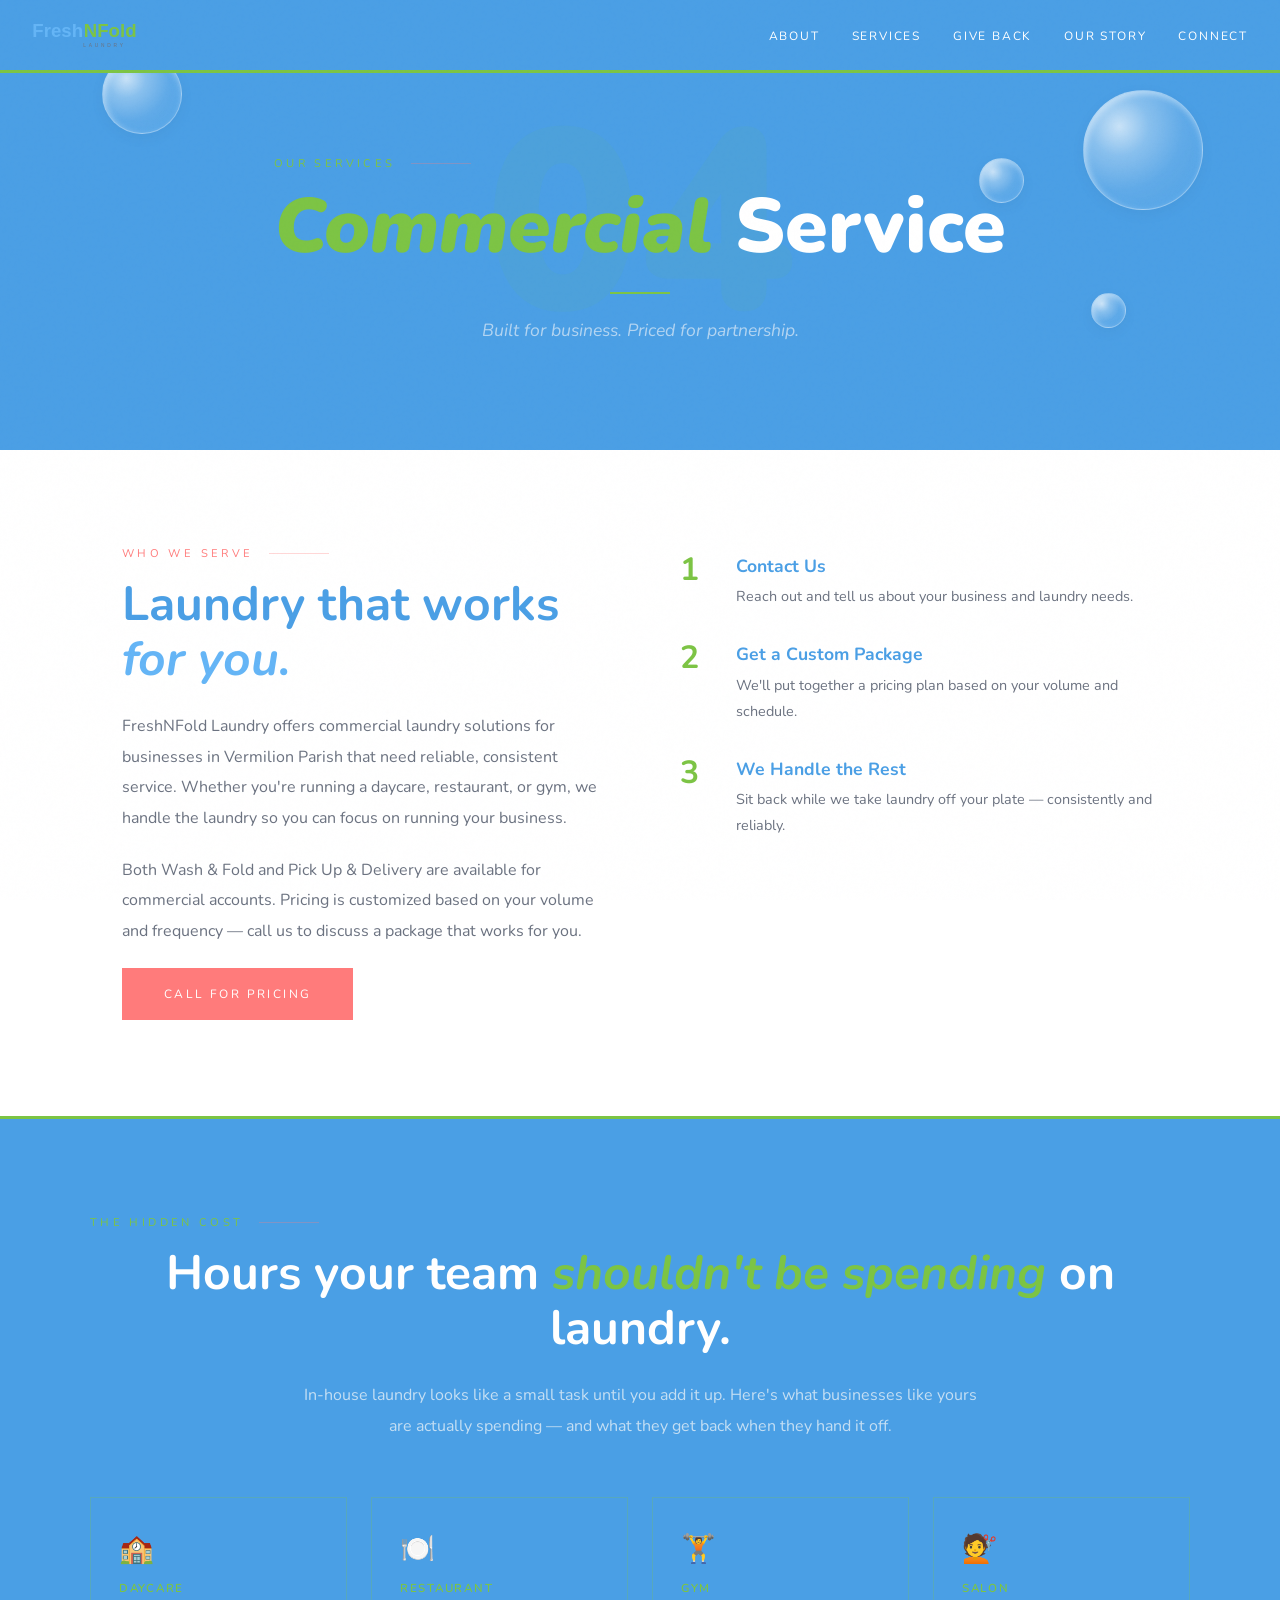
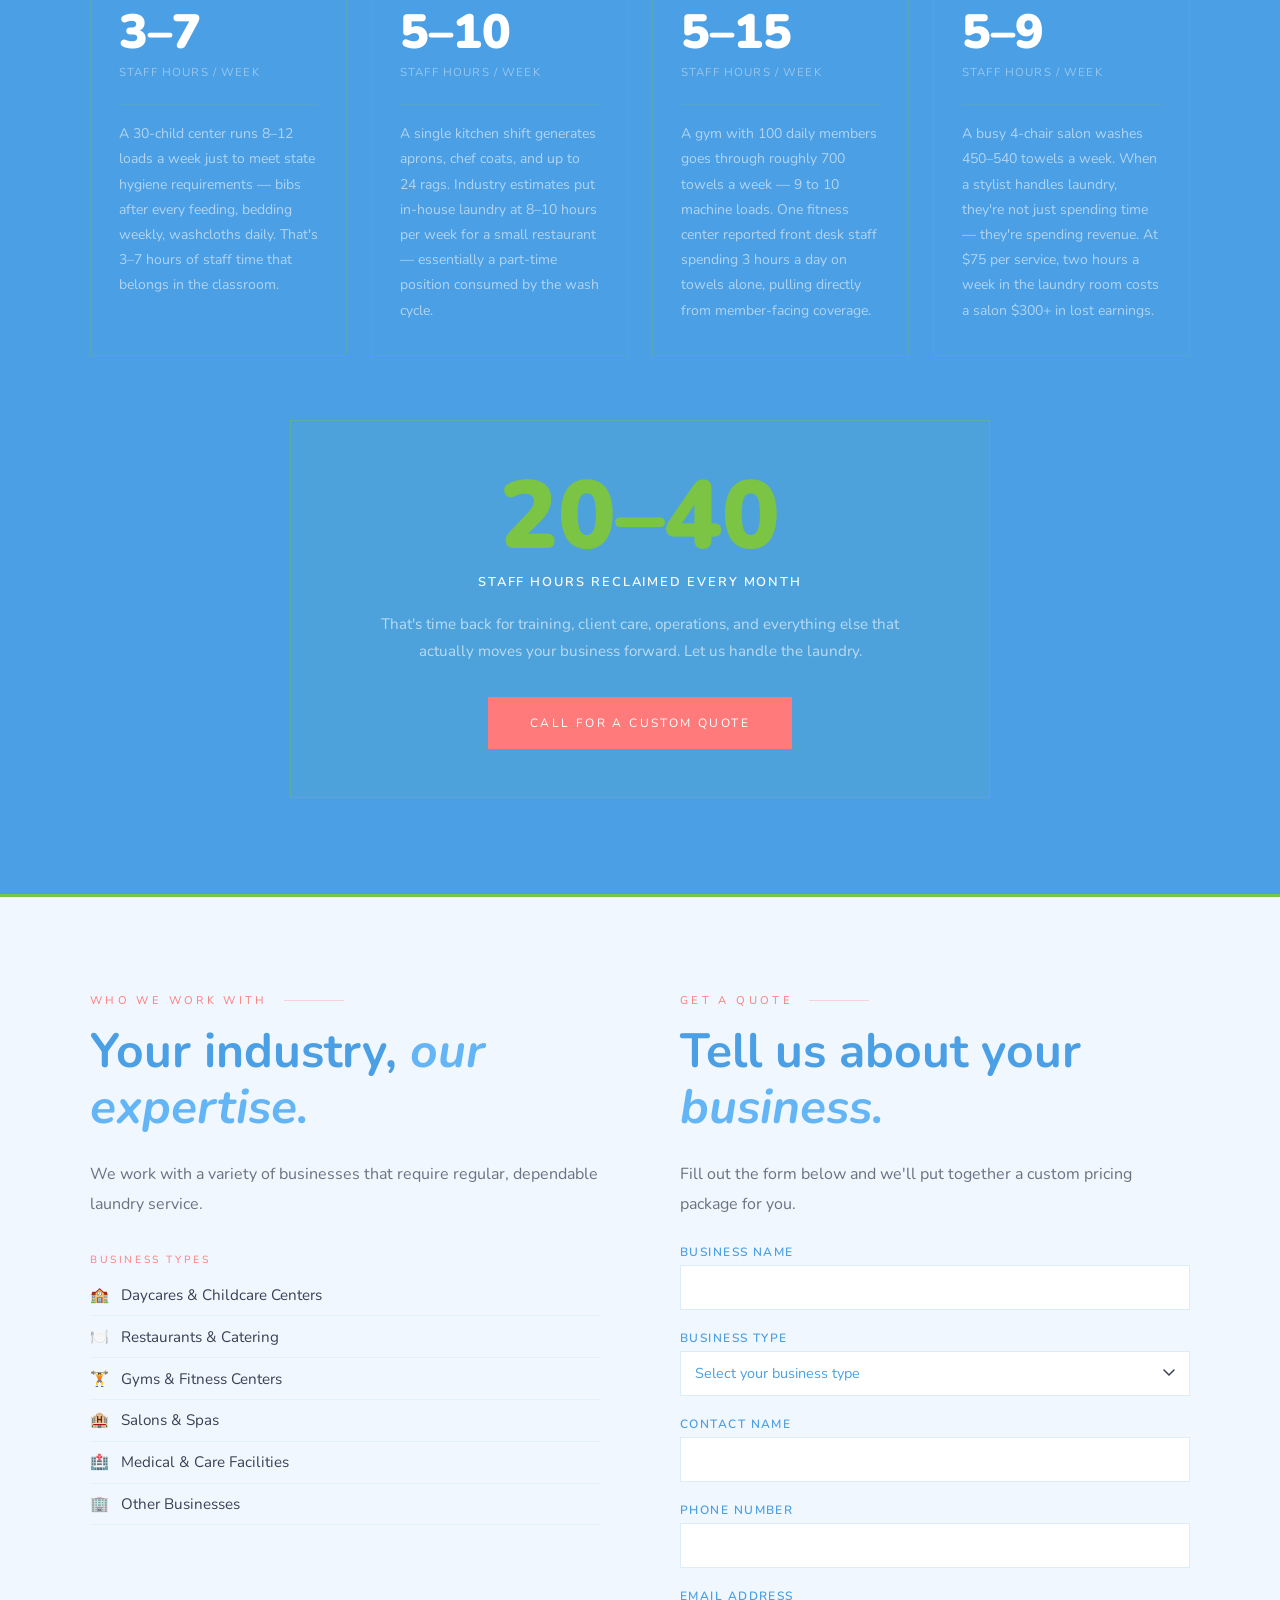
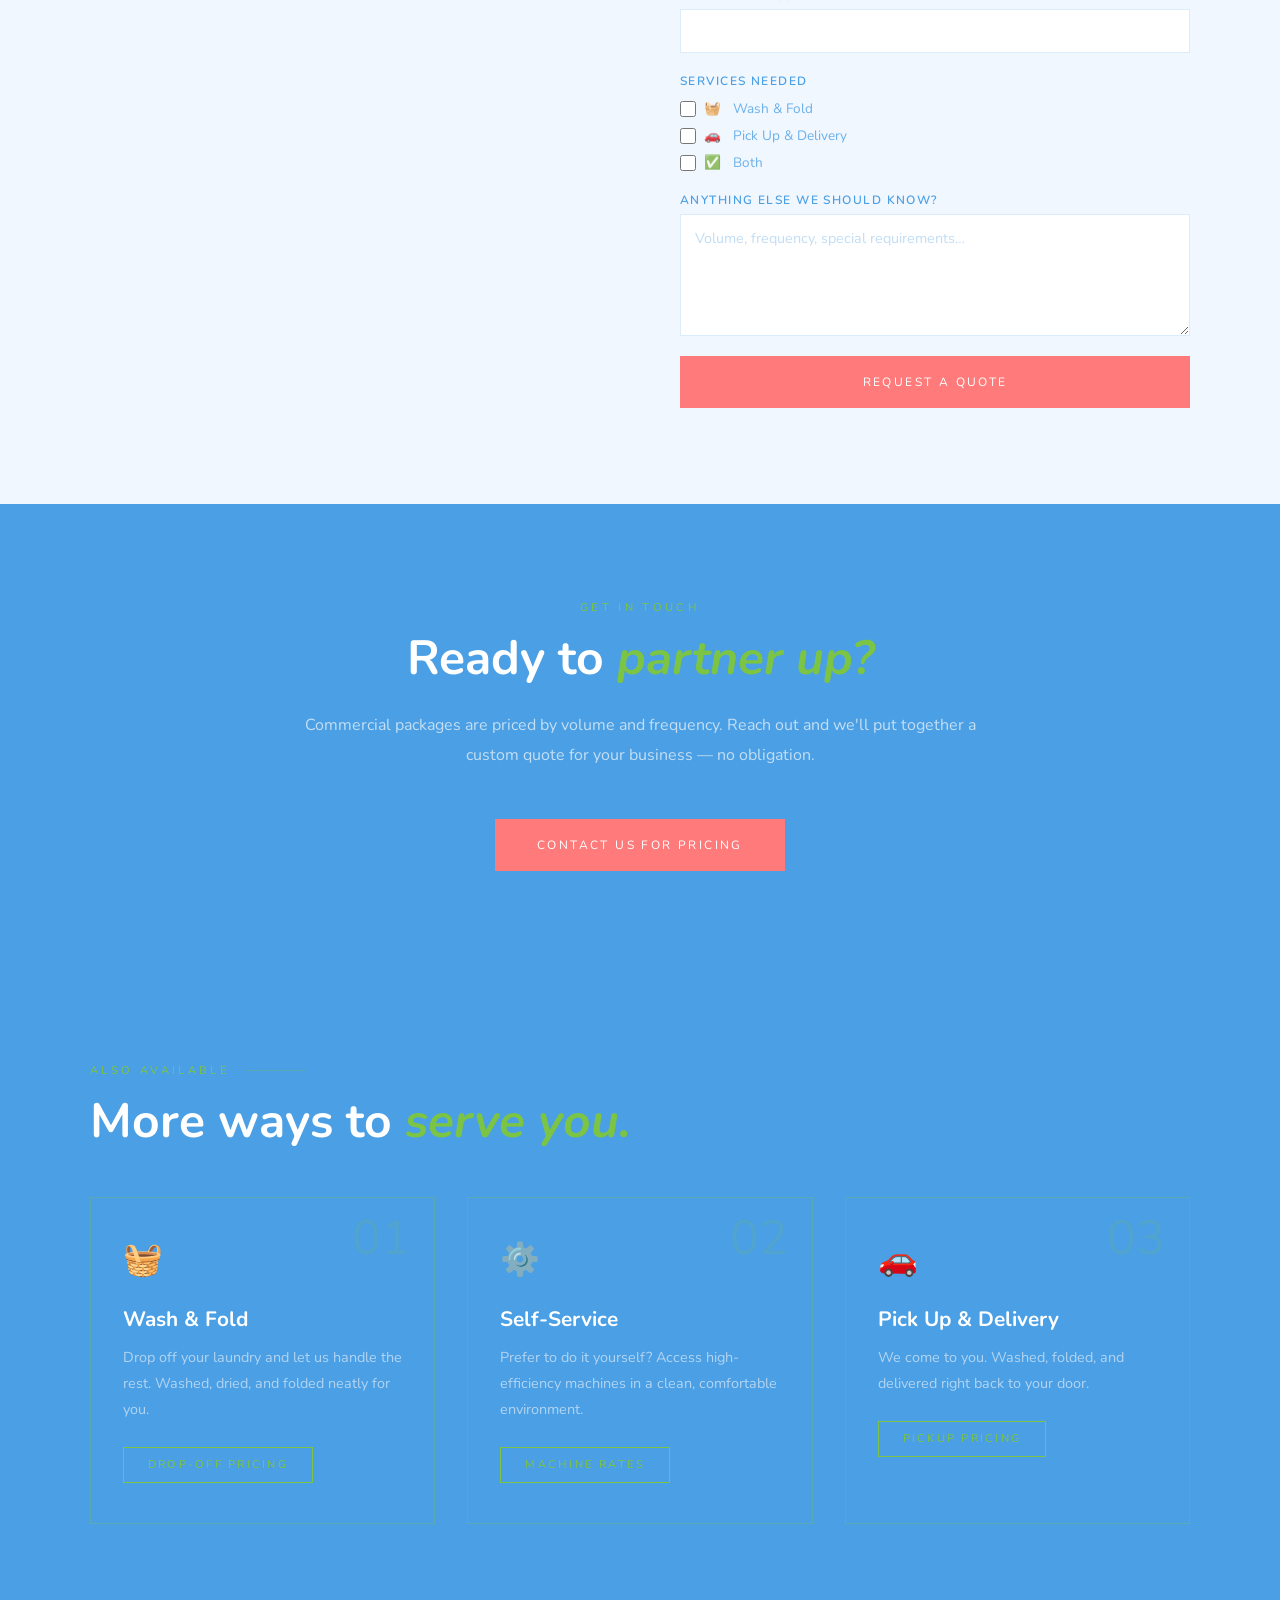
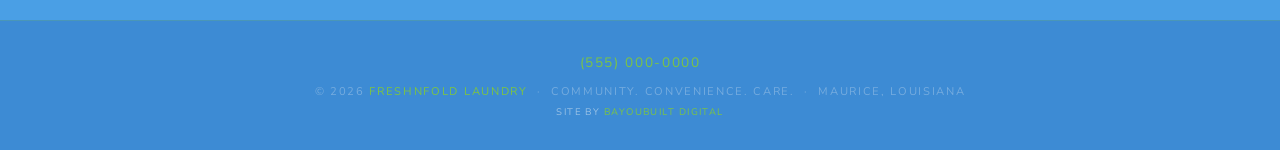
==== commit e1216605: "New color scheme matching FreshNFold logo + glass bubbles Color palette redesign: - Sky blue (#64B5F" ====
--- a/commercial.html
+++ b/commercial.html
@@ -6,7 +6,7 @@
   <meta name="viewport" content="width=device-width, initial-scale=1.0" />
   <title>Commercial Laundry Service in Maurice, LA | FreshNFold Laundry</title>
   <meta name="description" content="Commercial laundry solutions for daycares, restaurants, gyms, and salons in Vermilion Parish. Wash &amp; fold and pick up &amp; delivery available. Call FreshNFold Laundry for pricing." />
-  <meta name="keywords" content="commercial laundry service Maurice LA, business laundry Vermilion Parish, restaurant laundry pickup Maurice, daycare laundry service Louisiana" />
+  <meta name="keywords" content="commercial laundry service Maurice LA, FreshNFold Laundry, business laundry Vermilion Parish, restaurant laundry pickup Maurice, daycare laundry service Louisiana, fresh n fold" />
   <meta name="robots" content="index, follow" />
   <link rel="icon" type="image/svg+xml" href="favicon.svg" />
   <meta property="og:type" content="website" />
@@ -19,7 +19,7 @@
   <script type="application/ld+json">
   {"@context":"https://schema.org","@type":"Service","name":"Commercial Laundry Service","serviceType":"Commercial Laundry","description":"Laundry solutions for businesses including daycares, restaurants, gyms, and salons in Vermilion Parish, Louisiana.","provider":{"@type":"LocalBusiness","name":"FreshNFold Laundry","address":{"@type":"PostalAddress","addressLocality":"Maurice","addressRegion":"LA","addressCountry":"US"}},"areaServed":"Vermilion Parish, Louisiana"}
   </script>
-  <link href="https://fonts.googleapis.com/css2?family=Dancing+Script:wght@400;500;600;700&family=Nunito:ital,wght@0,300;0,400;0,600;0,700;0,800;1,400&display=swap" rel="stylesheet" />
+  <link href="https://fonts.googleapis.com/css2?family=Nunito:ital,wght@0,300;0,400;0,600;0,700;0,800;1,400&display=swap" rel="stylesheet" />
   <link rel="stylesheet" href="style.css" />
 </head>
 <body>
@@ -41,6 +41,12 @@
 
   <!-- PAGE HERO -->
   <div class="page-hero">
+    <div class="bubbles">
+      <div class="bubble bubble--1"></div>
+      <div class="bubble bubble--3"></div>
+      <div class="bubble bubble--4"></div>
+      <div class="bubble bubble--6"></div>
+    </div>
     <div class="service-number-bg">04</div>
     <div class="page-hero-inner">
       <div class="section-label" style="color: var(--gold);">Our Services</div>
@@ -280,7 +286,7 @@
   <footer>
     <p class="footer-phone"><a href="tel:5550000000">(555) 000-0000</a></p>
     <p>© 2026 <span>FreshNFold Laundry</span> &nbsp;·&nbsp; Community. Convenience. Care. &nbsp;·&nbsp; Maurice, Louisiana</p>
-    <p class="footer-credit">Site by <a href="https://bayoubuiltdigital.com">BayouBuilt Digital</a></p>
+    <p class="footer-credit">Site by <a href="https://bayoubuilt-digital.com">BayouBuilt Digital</a></p>
   </footer>
 
   <script src="main.js"></script>
--- a/style.css
+++ b/style.css
@@ -1,13 +1,13 @@
 :root {
-    --teal: #00b4d8;
-    --rust: #ff6b6b;
-    --gold: #ffd166;
-    --navy: #1d3557;
-    --navy-deep: #0d1b2a;
-    --cream: #f8f9fa;
-    --cream-dark: #e9ecef;
-    --text: #2b2d42;
-    --text-warm: #495057;
+    --teal: #64B5F6;
+    --rust: #FF7B7B;
+    --gold: #7CC444;
+    --navy: #4A9FE5;
+    --navy-deep: #3D8BD4;
+    --cream: #FFFFFF;
+    --cream-dark: #F0F7FF;
+    --text: #374151;
+    --text-warm: #6B7280;
 }
 
 * { margin: 0; padding: 0; box-sizing: border-box; }
@@ -93,8 +93,8 @@
     content: '';
     position: absolute;
     inset: 0;
-    background: radial-gradient(ellipse at 30% 50%, rgba(0,180,216,0.25) 0%, transparent 60%),
-    radial-gradient(ellipse at 70% 50%, rgba(255,209,102,0.15) 0%, transparent 60%);
+    background: radial-gradient(ellipse at 30% 50%, rgba(100,181,246,0.3) 0%, transparent 60%),
+    radial-gradient(ellipse at 70% 50%, rgba(124,196,68,0.25) 0%, transparent 60%);
 }
 
 .hero-badge {
@@ -124,7 +124,7 @@
 }
 
 .hero-sub {
-    font-family: 'Dancing Script', cursive;
+    font-family: 'Nunito', sans-serif;
     font-style: italic;
     font-size: clamp(1rem, 2vw, 1.4rem);
     color: rgba(248,249,250,0.7);
@@ -234,7 +234,7 @@
 }
 
 .section-title {
-    font-family: 'Dancing Script', cursive;
+    font-family: 'Nunito', sans-serif;
     font-size: clamp(2rem, 4vw, 3rem);
     font-weight: 700;
     color: var(--navy);
@@ -284,7 +284,7 @@
 }
 
 .about-box-quote {
-    font-family: 'Dancing Script', cursive;
+    font-family: 'Nunito', sans-serif;
     font-style: italic;
     font-size: 1.3rem;
     color: var(--cream);
@@ -323,7 +323,7 @@
 }
 
 .service-card {
-    border: 1px solid rgba(255,209,102,0.3);
+    border: 1px solid rgba(124,196,68,0.3);
     padding: 2.5rem 2rem;
     position: relative;
     transition: border-color 0.3s, transform 0.3s;
@@ -335,9 +335,9 @@
 }
 
 .service-number {
-    font-family: 'Dancing Script', cursive;
+    font-family: 'Nunito', sans-serif;
     font-size: 3rem;
-    color: rgba(255,209,102,0.15);
+    color: rgba(124,196,68,0.15);
     position: absolute;
     top: 1rem;
     right: 1.5rem;
@@ -350,7 +350,7 @@
 }
 
 .service-title {
-    font-family: 'Dancing Script', cursive;
+    font-family: 'Nunito', sans-serif;
     font-size: 1.3rem;
     color: var(--cream);
     margin-bottom: 0.75rem;
@@ -395,10 +395,10 @@
 }
 
 .service-number-bg {
-    font-family: 'Dancing Script', cursive;
+    font-family: 'Nunito', sans-serif;
     font-size: clamp(8rem, 20vw, 16rem);
     font-weight: 900;
-    color: rgba(255,209,102,0.06);
+    color: rgba(124,196,68,0.06);
     position: absolute;
     top: 50%;
     left: 50%;
@@ -414,7 +414,7 @@
 }
 
 .page-hero-title {
-    font-family: 'Dancing Script', cursive;
+    font-family: 'Nunito', sans-serif;
     font-size: clamp(2.5rem, 6vw, 5rem);
     font-weight: 900;
     color: var(--cream);
@@ -428,7 +428,7 @@
 }
 
 .page-hero-sub {
-    font-family: 'Dancing Script', cursive;
+    font-family: 'Nunito', sans-serif;
     font-style: italic;
     font-size: 1.1rem;
     color: rgba(248,249,250,0.6);
@@ -462,7 +462,7 @@
 }
 
 .service-step-num {
-    font-family: 'Dancing Script', cursive;
+    font-family: 'Nunito', sans-serif;
     font-size: 2rem;
     font-weight: 700;
     color: var(--gold);
@@ -471,7 +471,7 @@
 }
 
 .service-step h4 {
-    font-family: 'Dancing Script', cursive;
+    font-family: 'Nunito', sans-serif;
     font-size: 1.1rem;
     color: var(--navy);
     margin-bottom: 0.4rem;
@@ -557,7 +557,7 @@
 }
 
 .square-payment-wrap {
-    border: 1px solid rgba(29,53,87,0.15);
+    border: 1px solid rgba(74,159,229,0.15);
     padding: 3.5rem 2rem;
     background: #fff;
 }
@@ -574,7 +574,7 @@
 
 .payment-placeholder-sub {
     font-size: 0.95rem;
-    color: rgba(29,53,87,0.55);
+    color: rgba(74,159,229,0.55);
     line-height: 1.7;
 }
 
@@ -596,7 +596,7 @@
     letter-spacing: 0.08em;
     padding: 0.9rem 1.25rem;
     background: rgba(255,255,255,0.07);
-    border: 1px solid rgba(255,209,102,0.35);
+    border: 1px solid rgba(124,196,68,0.35);
     color: var(--cream);
     outline: none;
     width: 260px;
@@ -622,7 +622,7 @@
 
 .square-embed-wrap {
     margin-top: 3rem;
-    border: 1px solid rgba(29,53,87,0.15);
+    border: 1px solid rgba(74,159,229,0.15);
     overflow: hidden;
 }
 
@@ -661,7 +661,7 @@
     text-transform: uppercase;
     color: var(--rust);
     padding: 1.25rem 0 0.5rem;
-    border-top: 1px solid rgba(29,53,87,0.12);
+    border-top: 1px solid rgba(74,159,229,0.12);
     margin-top: 0.5rem;
 }
 
@@ -676,7 +676,7 @@
     justify-content: space-between;
     align-items: center;
     padding: 0.65rem 0;
-    border-bottom: 1px solid rgba(29,53,87,0.08);
+    border-bottom: 1px solid rgba(74,159,229,0.08);
 }
 
 .rate-name {
@@ -685,7 +685,7 @@
 }
 
 .rate-price {
-    font-family: 'Dancing Script', cursive;
+    font-family: 'Nunito', sans-serif;
     font-size: 1.1rem;
     font-weight: 700;
     color: var(--teal);
@@ -703,11 +703,11 @@
     justify-content: space-between;
     align-items: center;
     padding: 0.9rem 0;
-    border-bottom: 1px solid rgba(29,53,87,0.08);
+    border-bottom: 1px solid rgba(74,159,229,0.08);
 }
 
 .hours-row:first-child {
-    border-top: 1px solid rgba(29,53,87,0.12);
+    border-top: 1px solid rgba(74,159,229,0.12);
 }
 
 .hours-day {
@@ -719,7 +719,7 @@
 }
 
 .hours-time-val {
-    font-family: 'Dancing Script', cursive;
+    font-family: 'Nunito', sans-serif;
     font-size: 1rem;
     color: var(--teal);
 }
@@ -769,7 +769,7 @@
 }
 
 .sub-card {
-    border: 1px solid rgba(255,209,102,0.3);
+    border: 1px solid rgba(124,196,68,0.3);
     padding: 2.5rem 2rem;
     display: flex;
     flex-direction: column;
@@ -784,7 +784,7 @@
 
 .sub-card-featured {
     border-color: var(--gold);
-    background: rgba(255,209,102,0.06);
+    background: rgba(124,196,68,0.06);
 }
 
 .sub-badge {
@@ -809,7 +809,7 @@
 }
 
 .sub-price {
-    font-family: 'Dancing Script', cursive;
+    font-family: 'Nunito', sans-serif;
     font-size: 3rem;
     font-weight: 700;
     color: var(--cream);
@@ -929,7 +929,7 @@
 }
 
 .fsp-prize-card {
-    border: 1px solid rgba(255,209,102,0.3);
+    border: 1px solid rgba(124,196,68,0.3);
     padding: 2rem 2.5rem;
     flex: 1;
     max-width: 220px;
@@ -946,7 +946,7 @@
 }
 
 .fsp-prize-card h3 {
-    font-family: 'Dancing Script', cursive;
+    font-family: 'Nunito', sans-serif;
     font-size: 1.1rem;
     color: var(--cream);
     margin-bottom: 0.5rem;
@@ -959,7 +959,7 @@
 }
 
 .fsp-prize-divider {
-    font-family: 'Dancing Script', cursive;
+    font-family: 'Nunito', sans-serif;
     font-style: italic;
     font-size: 1.5rem;
     color: var(--gold);
@@ -1011,7 +1011,7 @@
 .fsp-input,
 .fsp-textarea {
     background: rgba(255,255,255,0.05);
-    border: 1px solid rgba(255,209,102,0.35);
+    border: 1px solid rgba(124,196,68,0.35);
     color: var(--cream);
     font-family: 'Nunito', sans-serif;
     font-size: 0.9rem;
@@ -1076,15 +1076,15 @@
     gap: 2rem;
     align-items: flex-start;
     padding: 1.75rem 0;
-    border-bottom: 1px solid rgba(29,53,87,0.1);
+    border-bottom: 1px solid rgba(74,159,229,0.1);
 }
 
 .rule-item:first-child {
-    border-top: 1px solid rgba(29,53,87,0.1);
+    border-top: 1px solid rgba(74,159,229,0.1);
 }
 
 .rule-num {
-    font-family: 'Dancing Script', cursive;
+    font-family: 'Nunito', sans-serif;
     font-size: 1.5rem;
     font-weight: 700;
     color: var(--gold);
@@ -1094,7 +1094,7 @@
 }
 
 .rule-text h4 {
-    font-family: 'Dancing Script', cursive;
+    font-family: 'Nunito', sans-serif;
     font-size: 1rem;
     color: var(--navy);
     margin-bottom: 0.4rem;
@@ -1141,14 +1141,14 @@
 .gc-card-visual {
     position: relative;
     aspect-ratio: 1.586 / 1;
-    background: linear-gradient(135deg, #0d1b2a 0%, var(--navy) 45%, #264573 100%);
-    border: 1px solid rgba(255,209,102,0.55);
+    background: linear-gradient(135deg, #3D8BD4 0%, var(--navy) 45%, #5AAFE8 100%);
+    border: 1px solid rgba(124,196,68,0.55);
     padding: 1.6rem 2rem;
     display: flex;
     flex-direction: column;
     justify-content: space-between;
     overflow: hidden;
-    box-shadow: 0 24px 60px rgba(0,0,0,0.28), 0 6px 20px rgba(255,209,102,0.12);
+    box-shadow: 0 24px 60px rgba(0,0,0,0.28), 0 6px 20px rgba(124,196,68,0.12);
 }
 
 .gc-card-visual::before {
@@ -1159,16 +1159,11 @@
     background: var(--gold);
 }
 
-.gc-card-visual--physical {
-    background: linear-gradient(135deg, #0d2233 0%, #1a4050 45%, #0f3040 100%);
-    border-color: rgba(255,209,102,0.5);
-}
-
 /* Decorative rings */
 .gc-card-deco-ring {
     position: absolute;
     border-radius: 50%;
-    border: 1px solid rgba(255,209,102,0.12);
+    border: 1px solid rgba(124,196,68,0.12);
     pointer-events: none;
 }
 
@@ -1184,7 +1179,7 @@
     height: 150px;
     right: -30px;
     top: -30px;
-    border-color: rgba(255,209,102,0.08);
+    border-color: rgba(124,196,68,0.08);
 }
 
 .gc-card-top {
@@ -1196,7 +1191,7 @@
 }
 
 .gc-card-brand {
-    font-family: 'Dancing Script', cursive;
+    font-family: 'Nunito', sans-serif;
     font-style: italic;
     font-size: clamp(0.9rem, 2vw, 1.15rem);
     color: var(--cream);
@@ -1215,7 +1210,7 @@
 }
 
 .gc-card-type {
-    font-family: 'Dancing Script', cursive;
+    font-family: 'Nunito', sans-serif;
     font-size: clamp(1.4rem, 3.5vw, 2rem);
     font-weight: 700;
     color: var(--cream);
@@ -1265,7 +1260,7 @@
 .gc-option-desc {
     font-size: 0.9rem;
     line-height: 1.8;
-    color: rgba(29,53,87,0.65);
+    color: rgba(74,159,229,0.65);
 }
 
 /* GIFT CARDS — DEDICATED PAGE */
@@ -1285,7 +1280,7 @@
 }
 
 .gc-form-card {
-    border: 1px solid rgba(255,209,102,0.3);
+    border: 1px solid rgba(124,196,68,0.3);
     padding: 3rem 2.5rem;
     transition: border-color 0.3s;
 }
@@ -1297,14 +1292,14 @@
 .gc-form-header {
     margin-bottom: 2rem;
     padding-bottom: 2rem;
-    border-bottom: 1px solid rgba(255,209,102,0.2);
+    border-bottom: 1px solid rgba(124,196,68,0.2);
 }
 
 .gc-card-visual--sm {
     max-width: 260px;
     padding: 1rem 1.25rem;
     margin-bottom: 1.75rem;
-    box-shadow: 0 12px 32px rgba(0,0,0,0.25), 0 4px 12px rgba(255,209,102,0.1);
+    box-shadow: 0 12px 32px rgba(0,0,0,0.25), 0 4px 12px rgba(124,196,68,0.1);
 }
 
 .gc-card-visual--sm .gc-card-brand { font-size: 0.78rem; }
@@ -1360,7 +1355,7 @@
 
 .gc-input {
     background: rgba(255,255,255,0.05);
-    border: 1px solid rgba(255,209,102,0.35);
+    border: 1px solid rgba(124,196,68,0.35);
     color: var(--cream);
     font-family: 'Nunito', sans-serif;
     font-size: 0.9rem;
@@ -1382,7 +1377,7 @@
 
 .gc-select {
     appearance: none;
-    background-image: url("data:image/svg+xml,%3Csvg xmlns='http://www.w3.org/2000/svg' width='12' height='8' viewBox='0 0 12 8'%3E%3Cpath d='M1 1l5 5 5-5' stroke='%23ffd166' stroke-width='1.5' fill='none' stroke-linecap='round'/%3E%3C/svg%3E");
+    background-image: url("data:image/svg+xml,%3Csvg xmlns='http://www.w3.org/2000/svg' width='12' height='8' viewBox='0 0 12 8'%3E%3Cpath d='M1 1l5 5 5-5' stroke='%237CC444' stroke-width='1.5' fill='none' stroke-linecap='round'/%3E%3C/svg%3E");
     background-repeat: no-repeat;
     background-position: right 1rem center;
     cursor: pointer;
@@ -1435,7 +1430,7 @@
 }
 
 .giving-highlight h3 {
-    font-family: 'Dancing Script', cursive;
+    font-family: 'Nunito', sans-serif;
     font-size: 1.5rem;
     color: var(--cream);
     margin-bottom: 1rem;
@@ -1490,7 +1485,7 @@
 }
 
 .story-stat-number {
-    font-family: 'Dancing Script', cursive;
+    font-family: 'Nunito', sans-serif;
     font-size: 4rem;
     color: var(--rust);
     line-height: 1;
@@ -1566,7 +1561,7 @@
 
 .connect-hours {
     margin: 2rem 0;
-    border: 1px solid rgba(255,209,102,0.3);
+    border: 1px solid rgba(124,196,68,0.3);
     padding: 1.5rem 2rem;
     text-align: left;
     max-width: 420px;
@@ -1693,7 +1688,7 @@
 
 .comm-input {
     background: #fff;
-    border: 1px solid rgba(29,53,87,0.2);
+    border: 1px solid rgba(74,159,229,0.2);
     color: var(--navy);
     font-family: 'Nunito', sans-serif;
     font-size: 0.9rem;
@@ -1709,12 +1704,12 @@
 }
 
 .comm-input::placeholder {
-    color: rgba(29,53,87,0.35);
+    color: rgba(74,159,229,0.35);
 }
 
 .comm-select {
     appearance: none;
-    background-image: url("data:image/svg+xml,%3Csvg xmlns='http://www.w3.org/2000/svg' width='12' height='8' viewBox='0 0 12 8'%3E%3Cpath d='M1 1l5 5 5-5' stroke='%231d3557' stroke-width='1.5' fill='none' stroke-linecap='round'/%3E%3C/svg%3E");
+    background-image: url("data:image/svg+xml,%3Csvg xmlns='http://www.w3.org/2000/svg' width='12' height='8' viewBox='0 0 12 8'%3E%3Cpath d='M1 1l5 5 5-5' stroke='%23374151' stroke-width='1.5' fill='none' stroke-linecap='round'/%3E%3C/svg%3E");
     background-repeat: no-repeat;
     background-position: right 0.9rem center;
     cursor: pointer;
@@ -1736,7 +1731,7 @@
 .comm-check-label {
     font-family: 'Nunito', sans-serif;
     font-size: 0.85rem;
-    color: rgba(29,53,87,0.8);
+    color: rgba(74,159,229,0.8);
     display: flex;
     align-items: center;
     gap: 0.5rem;
@@ -1764,7 +1759,7 @@
 
 #home-hidden-cost .time-card {
     background: #fff;
-    border-color: rgba(29,53,87,0.1);
+    border-color: rgba(74,159,229,0.1);
 }
 
 #home-hidden-cost .time-card:hover {
@@ -1780,16 +1775,16 @@
 }
 
 #home-hidden-cost .time-unit {
-    color: rgba(29,53,87,0.4);
+    color: rgba(74,159,229,0.4);
 }
 
 #home-hidden-cost .time-detail {
     color: var(--text-warm);
-    border-top-color: rgba(29,53,87,0.1);
+    border-top-color: rgba(74,159,229,0.1);
 }
 
 #home-hidden-cost .time-source {
-    color: rgba(29,53,87,0.28);
+    color: rgba(74,159,229,0.28);
 }
 
 #home-hidden-cost .time-callout {
@@ -1819,7 +1814,7 @@
 }
 
 .time-card {
-    border: 1px solid rgba(255,209,102,0.25);
+    border: 1px solid rgba(124,196,68,0.25);
     padding: 2rem 1.75rem;
     display: flex;
     flex-direction: column;
@@ -1846,7 +1841,7 @@
 }
 
 .time-hrs {
-    font-family: 'Dancing Script', cursive;
+    font-family: 'Nunito', sans-serif;
     font-size: 3rem;
     font-weight: 900;
     color: var(--cream);
@@ -1885,22 +1880,22 @@
     font-size: 0.875rem;
     line-height: 1.8;
     color: rgba(248,249,250,0.6);
-    border-top: 1px solid rgba(255,209,102,0.2);
+    border-top: 1px solid rgba(124,196,68,0.2);
     padding-top: 1rem;
     margin-top: 0.25rem;
 }
 
 .time-callout {
-    border: 1px solid rgba(255,209,102,0.4);
+    border: 1px solid rgba(124,196,68,0.4);
     padding: 3rem 2rem;
-    background: rgba(255,209,102,0.06);
+    background: rgba(124,196,68,0.06);
     text-align: center;
     max-width: 700px;
     margin: 0 auto;
 }
 
 .time-callout-number {
-    font-family: 'Dancing Script', cursive;
+    font-family: 'Nunito', sans-serif;
     font-size: clamp(3.5rem, 8vw, 6rem);
     font-weight: 900;
     color: var(--gold);
@@ -1953,7 +1948,7 @@
 }
 
 .reviews-overall-num {
-    font-family: 'Dancing Script', cursive;
+    font-family: 'Nunito', sans-serif;
     font-size: 2rem;
     font-weight: 700;
     color: var(--navy);
@@ -1966,8 +1961,8 @@
     font-weight: 600;
     letter-spacing: 0.12em;
     text-transform: uppercase;
-    color: rgba(29,53,87,0.45);
-    border: 1px solid rgba(29,53,87,0.18);
+    color: rgba(74,159,229,0.45);
+    border: 1px solid rgba(74,159,229,0.18);
     padding: 0.25rem 0.85rem;
 }
 
@@ -1981,7 +1976,7 @@
 
 .review-card {
     background: #fff;
-    border: 1px solid rgba(29,53,87,0.1);
+    border: 1px solid rgba(74,159,229,0.1);
     padding: 1.75rem;
     display: flex;
     flex-direction: column;
@@ -2002,7 +1997,7 @@
 .review-text {
     font-size: 0.9rem;
     line-height: 1.8;
-    color: rgba(29,53,87,0.72);
+    color: rgba(74,159,229,0.72);
     flex: 1;
 }
 
@@ -2039,7 +2034,7 @@
     font-family: 'Nunito', sans-serif;
     font-size: 0.72rem;
     letter-spacing: 0.05em;
-    color: rgba(29,53,87,0.38);
+    color: rgba(74,159,229,0.38);
     margin-top: 0.15rem;
 }
 
@@ -2078,7 +2073,7 @@
     background: var(--navy-deep);
     padding: 2rem;
     text-align: center;
-    border-top: 1px solid rgba(255,209,102,0.2);
+    border-top: 1px solid rgba(124,196,68,0.2);
 }
 
 .footer-phone {
@@ -2123,6 +2118,59 @@
 }
 
 .footer-credit a:hover { opacity: 0.7; }
+
+/* GLASS BUBBLES */
+.bubbles {
+    position: absolute;
+    inset: 0;
+    overflow: hidden;
+    pointer-events: none;
+    z-index: 0;
+}
+
+.bubble {
+    position: absolute;
+    border-radius: 50%;
+    background: radial-gradient(circle at 30% 30%,
+        rgba(255,255,255,0.7) 0%,
+        rgba(255,255,255,0.35) 25%,
+        rgba(255,255,255,0.12) 55%,
+        rgba(255,255,255,0.04) 100%);
+    border: 1px solid rgba(255,255,255,0.35);
+    box-shadow:
+        inset -3px -4px 8px rgba(100,181,246,0.12),
+        inset 2px 3px 6px rgba(255,255,255,0.5),
+        0 4px 16px rgba(0,0,0,0.04);
+    backdrop-filter: blur(2px);
+    -webkit-backdrop-filter: blur(2px);
+}
+
+.bubble--1 { width: 80px; height: 80px; top: 12%; left: 8%; animation: floatBubble 7s ease-in-out infinite; }
+.bubble--2 { width: 50px; height: 50px; top: 55%; left: 5%; animation: floatBubble 9s ease-in-out 1s infinite; }
+.bubble--3 { width: 120px; height: 120px; top: 20%; right: 6%; animation: floatBubble 8s ease-in-out 0.5s infinite; }
+.bubble--4 { width: 35px; height: 35px; top: 65%; right: 12%; animation: floatBubble 6s ease-in-out 2s infinite; }
+.bubble--5 { width: 60px; height: 60px; bottom: 15%; left: 15%; animation: floatBubble 10s ease-in-out 1.5s infinite; }
+.bubble--6 { width: 45px; height: 45px; top: 35%; right: 20%; animation: floatBubble 7.5s ease-in-out 3s infinite; }
+.bubble--7 { width: 28px; height: 28px; top: 80%; left: 30%; animation: floatBubble 8.5s ease-in-out 0.8s infinite; }
+.bubble--8 { width: 70px; height: 70px; bottom: 25%; right: 8%; animation: floatBubble 9.5s ease-in-out 2.5s infinite; }
+
+/* Lighter bubbles for light-background sections */
+.bubbles--light .bubble {
+    background: radial-gradient(circle at 30% 30%,
+        rgba(100,181,246,0.15) 0%,
+        rgba(124,196,68,0.08) 40%,
+        rgba(100,181,246,0.03) 100%);
+    border-color: rgba(100,181,246,0.15);
+    box-shadow:
+        inset -2px -3px 6px rgba(100,181,246,0.06),
+        inset 2px 2px 4px rgba(255,255,255,0.3),
+        0 2px 12px rgba(100,181,246,0.06);
+}
+
+@keyframes floatBubble {
+    0%, 100% { transform: translateY(0) scale(1); opacity: 0.7; }
+    50% { transform: translateY(-18px) scale(1.04); opacity: 1; }
+}
 
 /* ANIMATIONS */
 @keyframes fadeUp {
@@ -2155,7 +2203,7 @@
         gap: 0;
         background: var(--navy);
         border-bottom: 3px solid var(--gold);
-        border-top: 1px solid rgba(255,209,102,0.2);
+        border-top: 1px solid rgba(124,196,68,0.2);
         z-index: 99;
     }
 
@@ -2166,7 +2214,7 @@
     .nav-links a {
         display: block;
         padding: 1rem 2rem;
-        border-bottom: 1px solid rgba(255,209,102,0.08);
+        border-bottom: 1px solid rgba(124,196,68,0.08);
         font-size: 0.8rem;
         letter-spacing: 0.18em;
     }
